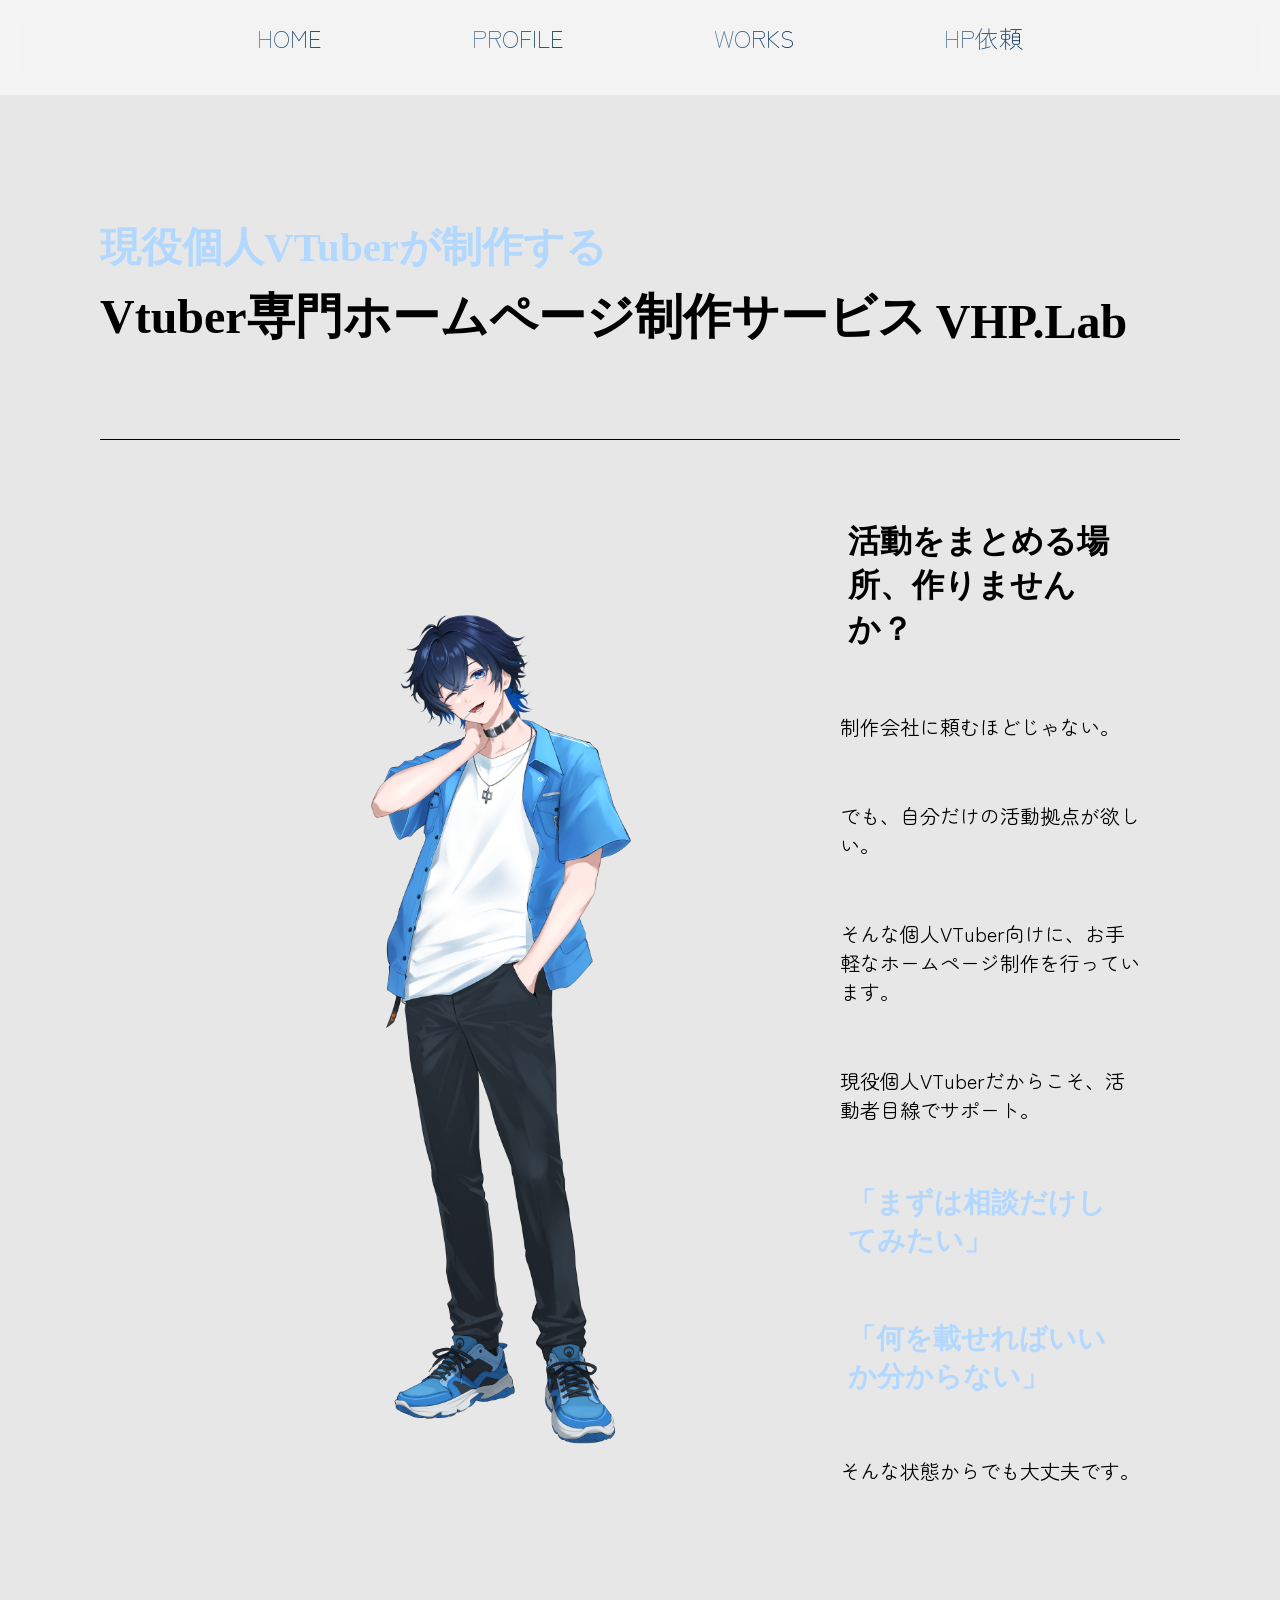
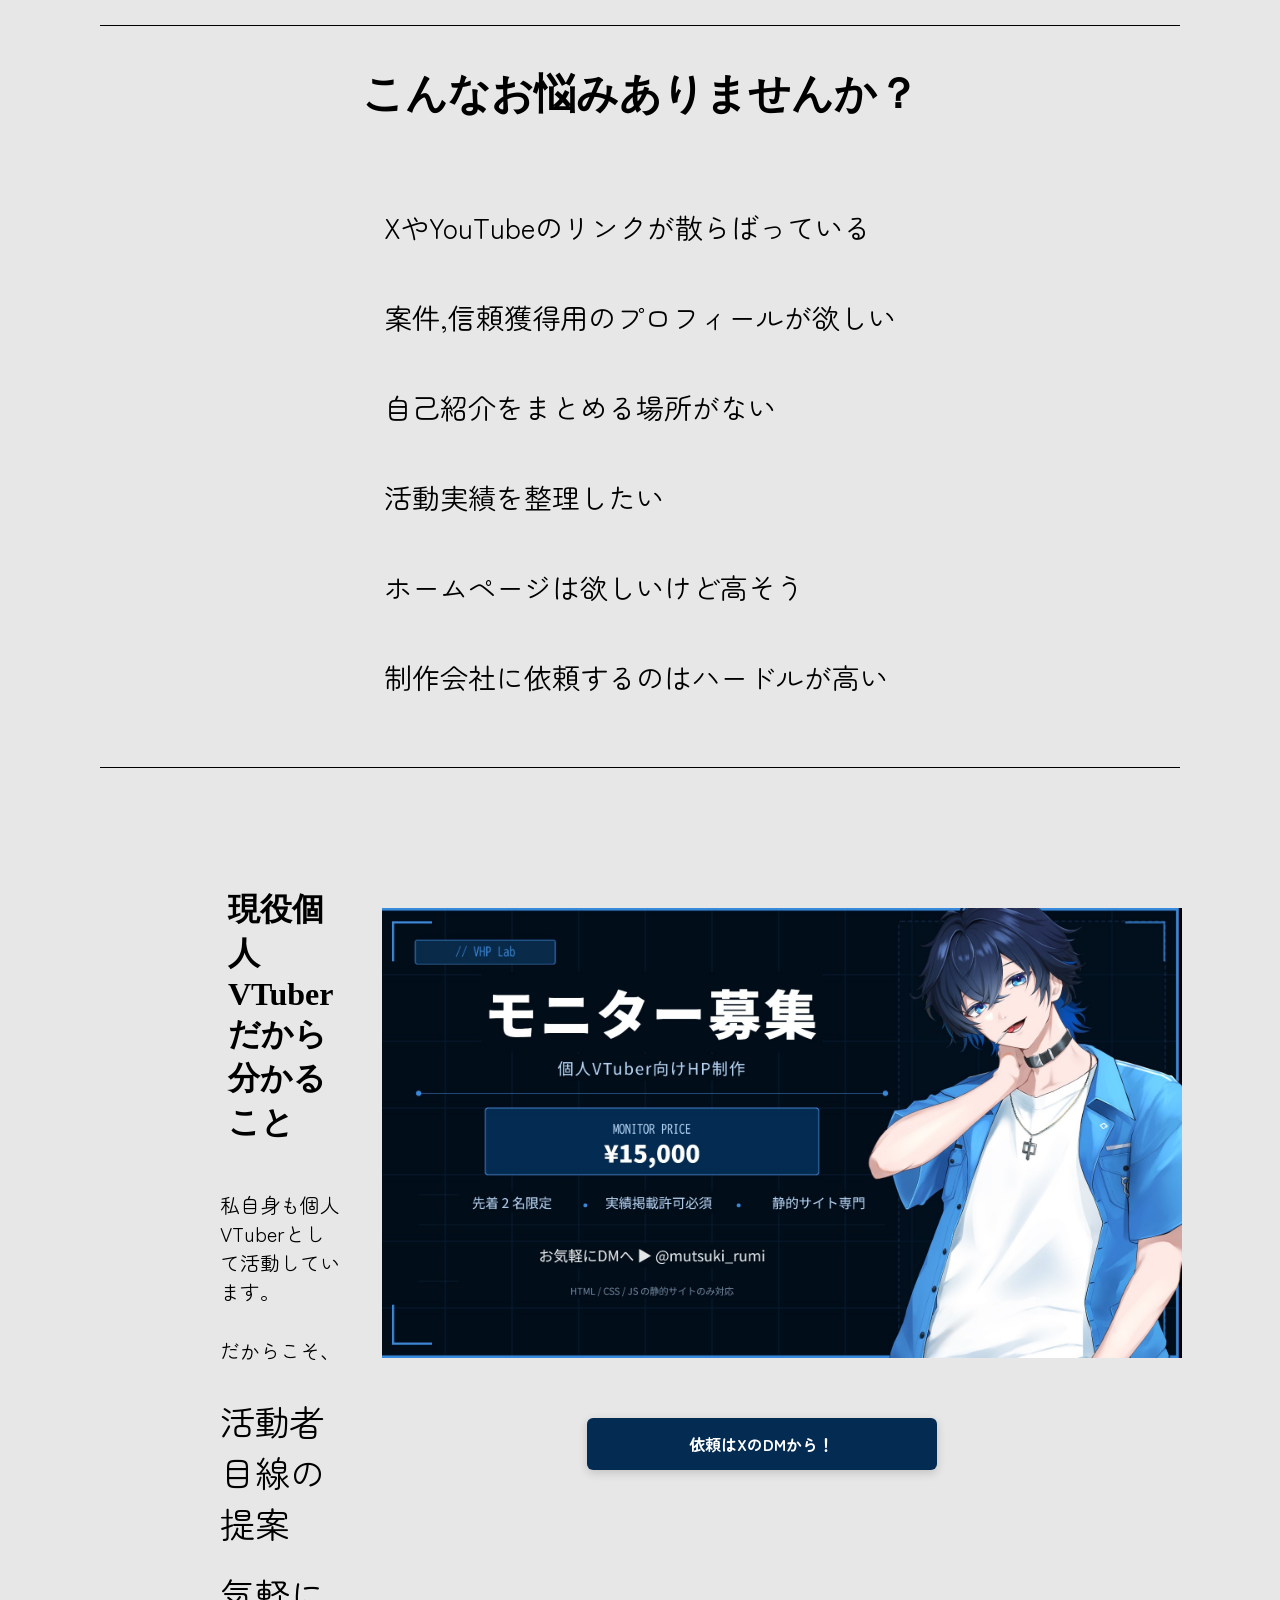
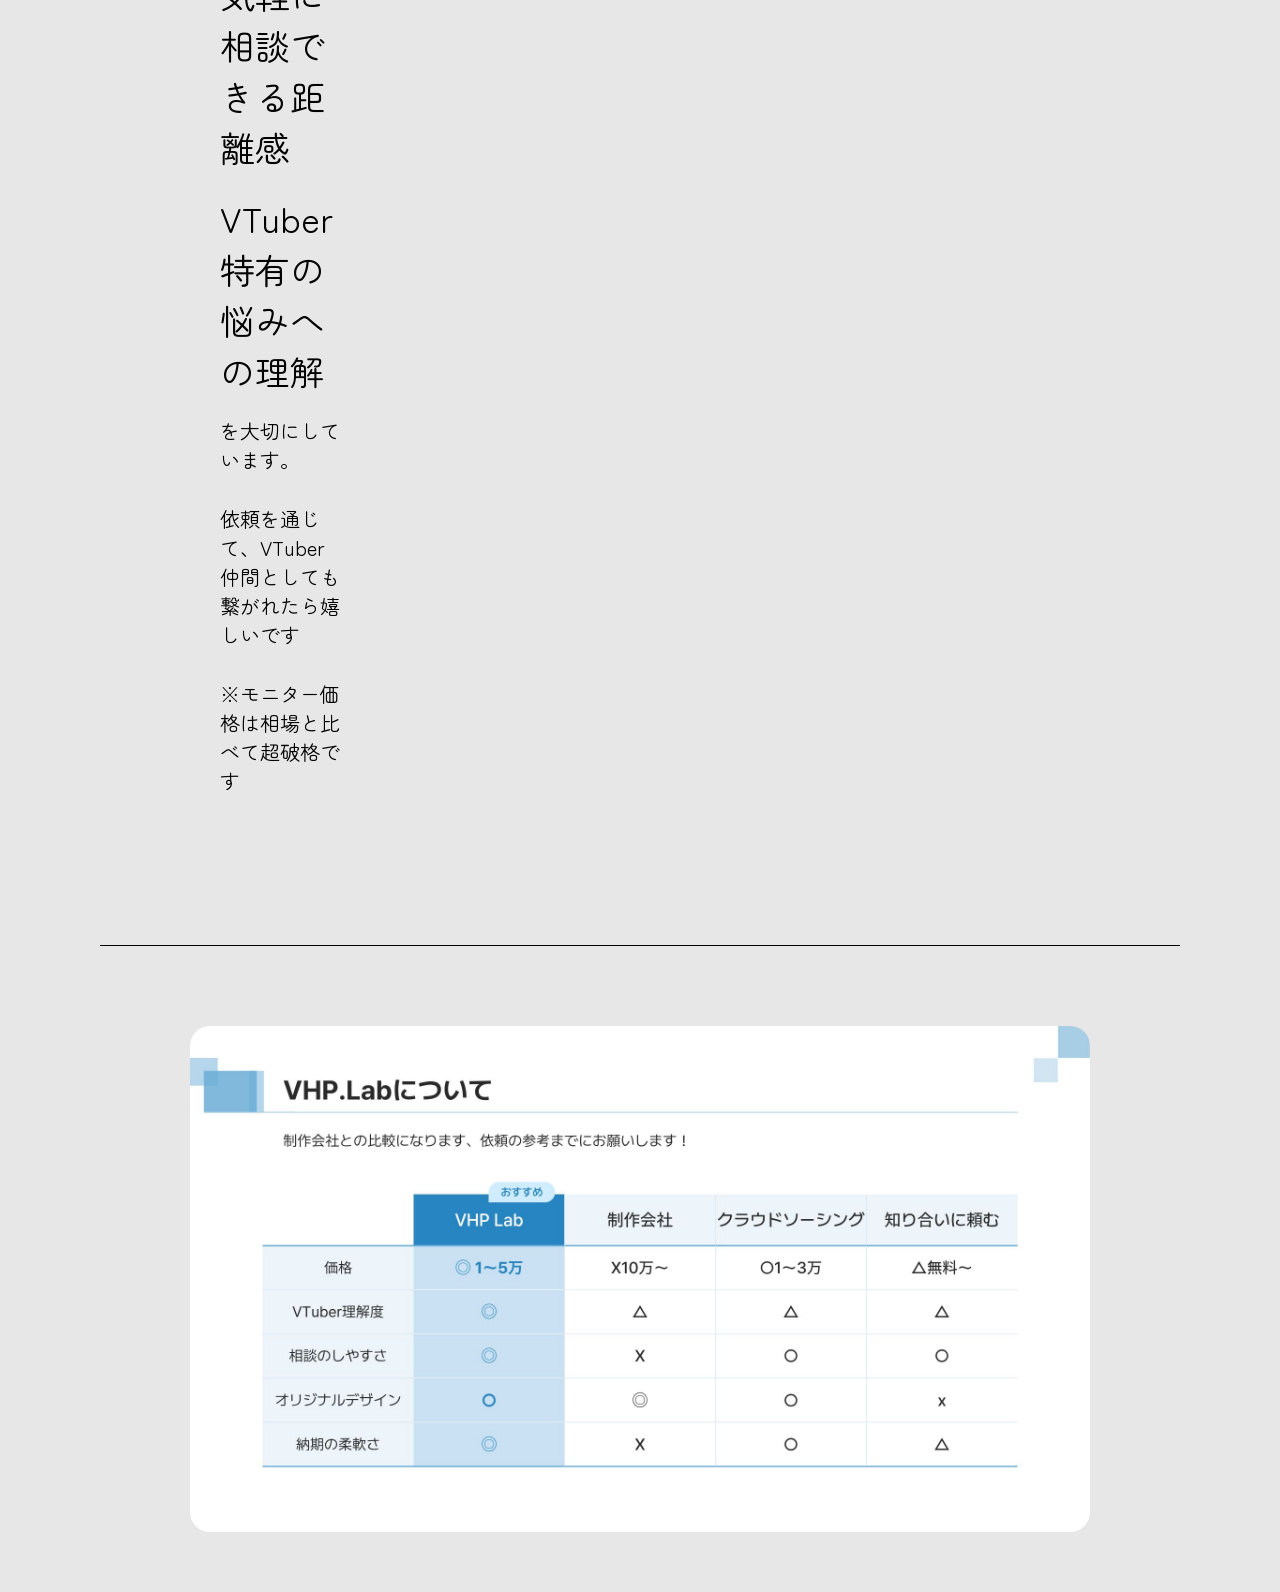
==== HP依頼.html @ 32a4a2ce "Add files via upload" ====
<!DOCTYPE html>
<html lang="jp">
  <head>
    <meta charset="UTF-8">
    <meta name="viewport" content="width=device-width, initial-scale=1.0">
    <title>VTuber向けHP制作 | VHP.Lab | 睦月ルミ</title>
    <meta name="description" content="個人VTuber向けホームページ制作サービス VHP.Lab。現役VTuberが制作。スマホ・PC両対応。モニター価格¥15,000〜。お気軽にご相談ください。">
    <meta name="keywords" content="VTuber HP制作, 個人VTuber ホームページ, VTuber サイト制作, VHP.Lab, 睦月ルミ">
    <link href="https://fonts.googleapis.com/css2?family=M+PLUS+1:wght@400;700;900&family=Zen+Maru+Gothic:wght@400;500;700&display=swap" rel="stylesheet">
    <link rel="stylesheet" href="style.css">
    <link rel="stylesheet" href="HP依頼.css">
    <script src="https://cdnjs.cloudflare.com/ajax/libs/gsap/3.12.2/gsap.min.js"></script>
  </head>
  <body>

        <div class="loader">
            <svg id="mainSVG" xmlns="http://www.w3.org/2000/svg" viewBox="0 0 800 600">
            <defs>
                <filter id="drop" x="-100%" y="-100%" width="250%" height="250%">
                <feGaussianBlur stdDeviation="5" result="coloredBlur" />
                <feOffset dx="0" dy="60" result="offsetblur"></feOffset>
                <feFlood flood-color="#555" flood-opacity="0.12"></feFlood>
                <feComposite in2="offsetblur" operator="in"></feComposite>
                <feMerge><feMergeNode /><feMergeNode in="SourceGraphic"></feMergeNode></feMerge>
                </filter>
                <filter id="drop2" x="-100%" y="-100%" width="250%" height="250%">
                <feGaussianBlur stdDeviation="6" result="coloredBlur" />
                <feOffset dx="0" dy="6" result="offsetblur"></feOffset>
                <feFlood flood-color="#555" flood-opacity="0.51"></feFlood>
                <feComposite in2="offsetblur" operator="in"></feComposite>
                <feMerge><feMergeNode /><feMergeNode in="SourceGraphic"></feMergeNode></feMerge>
                </filter>
                <filter id="goo">
                <feGaussianBlur in="SourceGraphic" stdDeviation="7" result="blur" />
                <feColorMatrix in="blur" mode="matrix" values="1 0 0 0 0  0 1 0 0 0  0 0 1 0 0  0 0 0 21 -9" result="cm" />
                <feBlend />
                </filter>
                <linearGradient id="grad1" gradientUnits="userSpaceOnUse" x1="400" y1="100" x2="400" y2="600">
                <stop offset="0" style="stop-color:#059FF6" />
                <stop offset="1" style="stop-color:#0369F3" />
                </linearGradient>
                <linearGradient id="grad2" gradientUnits="userSpaceOnUse" x1="400" y1="200" x2="400" y2="400">
                <stop offset="0" style="stop-color:#059FF6" />
                <stop offset="1" style="stop-color:#0408A7" />
                </linearGradient>
                <linearGradient id="grad3" gradientUnits="userSpaceOnUse" x1="400" y1="500" x2="400" y2="600">
                <stop offset="0" style="stop-color:#059FF6" />
                <stop offset="1" style="stop-color:#0369F3" />
                </linearGradient>
                <linearGradient id="grad4" gradientUnits="userSpaceOnUse" x1="400" y1="200" x2="400" y2="300">
                <stop offset="0" style="stop-color:#02DBFE" />
                <stop offset="1" style="stop-color:#0369F3" />
                </linearGradient>
                <clipPath id="mainMask"><circle cx="400" cy="300" r="100" /></clipPath>
                <clipPath id="otherMask"><rect x="300" y="0" width="200" height="400" rx="100" ry="100" /></clipPath>
            </defs>
            <g filter="url(#drop)">
                <g id="whole" clip-path="url(#mainMask)">
                <g class="dots1" filter="url(#goo)" fill="url(#grad1)">
                    <circle class="outline" cx="400" cy="300" r="90" fill="none" stroke="#0369F3" stroke-width="23" stroke-dasharray="160 65" />
                    <circle class="dot" cx="0" cy="0" r="20" /><circle class="dot" cx="0" cy="0" r="20" />
                    <circle class="dot" cx="0" cy="0" r="20" /><circle class="dot" cx="0" cy="0" r="20" />
                    <circle class="dot" cx="0" cy="0" r="20" /><circle class="dot" cx="0" cy="0" r="20" />
                    <circle class="dot" cx="0" cy="0" r="20" /><circle class="dot" cx="0" cy="0" r="20" />
                    <circle class="dot" cx="0" cy="0" r="20" />
                </g>
                <g class="dots2" filter="url(#goo)" fill="url(#grad2)">
                    <circle class="outline" cx="400" cy="300" r="90" fill="none" stroke="#0408A7" stroke-width="23" stroke-dasharray="160 40" />
                    <circle class="dot" cx="0" cy="0" r="20" /><circle class="dot" cx="0" cy="0" r="20" />
                    <circle class="dot" cx="0" cy="0" r="20" /><circle class="dot" cx="0" cy="0" r="20" />
                    <circle class="dot" cx="0" cy="0" r="20" /><circle class="dot" cx="0" cy="0" r="20" />
                    <circle class="dot" cx="0" cy="0" r="20" /><circle class="dot" cx="0" cy="0" r="20" />
                    <circle class="dot" cx="0" cy="0" r="20" />
                </g>
                <g class="dots3" filter="url(#goo)" fill="url(#grad3)">
                    <circle class="outline" cx="400" cy="300" r="90" fill="none" stroke="url(#grad3)" stroke-width="23" stroke-dasharray="240" />
                    <circle class="dot" cx="0" cy="0" r="20" /><circle class="dot" cx="0" cy="0" r="20" />
                    <circle class="dot" cx="0" cy="0" r="20" /><circle class="dot" cx="0" cy="0" r="20" />
                    <circle class="dot" cx="0" cy="0" r="20" /><circle class="dot" cx="0" cy="0" r="20" />
                    <circle class="dot" cx="0" cy="0" r="20" /><circle class="dot" cx="0" cy="0" r="20" />
                    <circle class="dot" cx="0" cy="0" r="20" />
                </g>
                <g class="dots4" filter="url(#goo)" fill="url(#grad4)">
                    <circle class="dot" cx="0" cy="0" r="20" /><circle class="dot" cx="0" cy="0" r="20" />
                    <circle class="dot" cx="0" cy="0" r="20" /><circle class="dot" cx="0" cy="0" r="20" />
                    <circle class="dot" cx="0" cy="0" r="20" /><circle class="dot" cx="0" cy="0" r="20" />
                    <circle class="dot" cx="0" cy="0" r="20" /><circle class="dot" cx="0" cy="0" r="20" />
                    <circle class="dot" cx="0" cy="0" r="20" />
                </g>
                </g>
            </g>
            <g filter="url(#drop2)">
                <g clip-path="url(#otherMask)">
                <g class="dots5" fill="url(#grad2)" filter="url(#goo)">
                    <circle class="outsideDot" cx="0" cy="0" r="20" /><circle class="outsideDot" cx="0" cy="0" r="20" />
                    <circle class="outsideDot" cx="0" cy="0" r="20" /><circle class="outsideDot" cx="0" cy="0" r="20" />
                    <circle class="outsideDot" cx="0" cy="0" r="20" /><circle class="outsideDot" cx="0" cy="0" r="20" />
                    <circle class="outsideDot" cx="0" cy="0" r="20" /><circle class="outsideDot" cx="0" cy="0" r="20" />
                    <circle class="outsideDot" cx="0" cy="0" r="20" />
                </g>
                </g>
            </g>
            </svg>
        </div>

        <header>
        <div class="header">
            <div class="menu">
            <a href="index.html">HOME</a>
            <a href="PROFILE.html">PROFILE</a>
            <a href="WORKS.html">WORKS</a>
            <a href="HP依頼.html">HP依頼</a>
            </div>
        </div>
        </header>
        <main>
            <div class="title">
            <h3>現役個人VTuberが制作する</h3>

            <div class="text-anim">
                <div class="word">Vtuber専門ホームページ制作サービス</div>
            </div>

            <div class="text-anim">
                <div class="word">VHP.Lab</div>
            </div>
         </div>
            <hr class="divider">
            <div class="setumei1">
                <img src="睦月ルミ様ご依頼.png"alt="説明" class="setumei-image">
                <div class="gaiyou">
                    <h2>活動をまとめる場所、作りませんか？</h2>
                    <p>制作会社に頼むほどじゃない。</p>
                    <p>でも、自分だけの活動拠点が欲しい。</p>
                    <p>そんな個人VTuber向けに、お手軽なホームページ制作を行っています。</p>
                    <p>現役個人VTuberだからこそ、活動者目線でサポート。</p>
                    <h3>「まずは相談だけしてみたい」</h3>
                    <h3>「何を載せればいいか分からない」</h3>
                    <p>そんな状態からでも大丈夫です。</p>
                </div>
            </div>
            <hr class="divider">
            <div class="setumei2">
            
                <div class="gaiyou1">
                    <h2>こんなお悩みありませんか？</h2>
                    <ul>
                      <li>XやYouTubeのリンクが散らばっている</li>
                      <li>案件,信頼獲得用のプロフィールが欲しい</li>
                      <li>自己紹介をまとめる場所がない</li>
                      <li>活動実績を整理したい</li>
                      <li>ホームページは欲しいけど高そう</li>
                      <li>制作会社に依頼するのはハードルが高い</li>
                    </ul>
                </div>
            </div>
            <hr class="divider">
            <div class="setumei3">
                <div class="gaiyou2">
                    <h2>現役個人VTuberだから分かること</h2>
                    <p>私自身も個人VTuberとして活動しています。</p>
                    <p>だからこそ、</p>
                    <li>活動者目線の提案</li>
                    <li>気軽に相談できる距離感</li>
                    <li>VTuber特有の悩みへの理解</li>
                    <p>を大切にしています。</p>
                    <p>依頼を通じて、VTuber仲間としても繋がれたら嬉しいです</p>
                    <p>※モニター価格は相場と比べて超破格です</p>
                </div>
                <div class="setumei3-right">
                    <img src="モニター.jpg" alt="説明" class="setumei-image">
                    <a href="https://x.com/mutsuki_rumi" class="cta-btn" target="_blank">依頼はXのDMから！</a>
                </div>
            </div>
            <hr class="divider">
            <div class="setumei4">
                <img src="比較資料.jpg" alt="比較画像" class="setumei-image">
            </div>
        </main>
    
    <script src="script.js"></script>
    <script src="HP依頼.js"></script>
    </body>
</html>
---- style.css ----
@import url('https://fonts.googleapis.com/css2?family=Playfair+Display&display=swap');


* {
  box-sizing: border-box; 
  margin: 0;
  padding: 0;
}

body{
    font-family: "Zen Maru Gothic", sans-serif;
    background-color: #f3f3f3;
    margin: 0;
    padding: 0;
}

a{
    font-family: "Zen Maru Gothic", sans-serif;
    font-weight: 700; 
}

h1, h2, h3 {
  font-family: "游明朝", sans-serif;
  font-weight: 900; 
}

.header{
    position: fixed;
    top: 0;
    left: 0;
    width: 100%;
    z-index: 100;
    background-color: rgba(255, 255, 255, 0.5);
    backdrop-filter: blur(8px);
    text-align: center;
    color: #333;
    padding: 0px 200px;
    object-fit: cover;
}

.menu{
    display: flex;
    padding: 20px 20px;
    justify-content: center;
    gap: 150px;
    margin-top: 0px;
    margin-bottom: 20px;
    font-size: 24px;
    border-bottom: none; 
    border: none;
}

.menu a {
  text-decoration: none;
  color: hsl(0, 0%, 49%);
  display: inline-block;
  transition: color 0.3s ease;
  font-size: 24px;
  border: none;
  white-space: nowrap;
  font-weight: 200;
  background: linear-gradient(90deg, #B5D4F4, #042C53);
  background-size: 200% 100%;
  background-position: 100% 0;
  -webkit-background-clip: text;
  -webkit-text-fill-color: transparent;
  background-clip: text;
}

.menu a:hover{
  background-position: 0% 0;  /* 左から右に色が流れる */
  transition: background-position 0.4s ease;
}

.movie{
    display: flex;
    justify-content: center;
    align-items: center;
    gap: 0px;
    margin-top: 20px;
    min-height: 10px;
    width: 100%;
}

.main-image{
    width:100%;
    height: 300px;
    position: relative;
    margin-bottom: 100px;
    margin-top: 70px;
}

.video-wrap {
  position: relative;  /* ← これが必要 */
  width: 100%;
  height: 800px;  /* ← 高さを追加 */
  overflow: hidden;
  background: #000;     /* ← デバッグ用に背景色 */
}

.cursor-effect {
  position: absolute;  /* ← absoluteに変更 */
  width: 200px;
  height: 200px;
  border-radius: 50%;
  background: radial-gradient(circle, rgba(181,212,244,0.3) 0%, transparent 70%);
  pointer-events: none;
  transform: translate(-50%, -50%);
  transition: opacity 0.3s ease;
  opacity: 0;
  z-index: 10;  /* ← 大きくする */
}
/* これに変える */
.video-wrap video {
  display: block;
  width: 100%;
  height: 100%;
  object-fit: cover;
  position: absolute;
  top: 0;
  left: 0;
}
.main-image p {
    font-size: 20px;
    padding: 20px;
    border-radius: 8px;
    background-color: rgba(255,255,255,0.7);
    position: absolute;
    top: 50%;
    left: 50%;
    z-index: 1;
    transform: translate(-50%,-50%);
}

.jikoshoukai{ /* 自己紹介セクションのスタイル */
    display: flex;
    flex-direction: row;
    align-items: center;
    justify-content: center;
    gap: 0px;
    padding: 0px;
    margin-top: 60px;
    max-width: 1400px;   
    margin-left: auto; 
    margin-right: auto;  
    width: 100%;
}

.jikoshoukai dl{ /* 自己紹介のテキスト */
    display: grid;
    grid-template-columns: 150px 1fr;
    gap: 80px;
    flex-direction: column;
    font-size: 24px;
    color: #333;
    line-height: 1.5;
}

.message{
    text-align: center;
    padding: 20px;
    font-size: 30px;
    margin-top: 1000px;
    margin-bottom: 600px;
}

.fade-in{
    opacity:0;
    transform: translateY(50px);
    transition: all 2s ease;
}

.fade-in.show{
    opacity: 1;
    transform: translateY(0);
}

.footer{
    background-color: #333;
    color: #fff;
    text-align: center;
    padding: 10px 0;
    margin-top: 400px;
}

.mutsuki-rumi{
    padding-left: -100px;
    width:500px;
    flex-shrink: 0;
}

.mutsuki-rumi img{
    width: 100%;
    height: auto;
    display: block;
    transition: transform 0.3s ease;
}

.mutsuki-rumi img:hover{
    transform: translateY(-10px);
}

.intro-text{
    display: flex;
    flex-direction: column;
    gap: 60px;
    max-width: 600px;
    text-align: left;
}

.intro-text p{
    gap: 0px;
    font-size: 19px;
    color: #333;
    line-height: 1.9;
}

@media (max-width: 768px) {

  /* ── ヘッダー ── */
  .header {
    padding: 0 10px;
  }

  .menu {
    gap: 12px;
    font-size: 13px;
    padding: 10px;
    margin-bottom: 8px;
    flex-wrap: wrap;
    justify-content: center;
  }

  .menu a {
    font-size: 13px;
  }

  /* ── メインビジュアル ── */
  .main-image {
    height: 500px;
    margin-top: 60px;
    margin-bottom: 40px;
  }

  .video-wrap {
    height: 500px;
  }

  .chara-image {
    width: 220px;
    margin-top: 40px;
    left: 50%;
    transform: translateX(-50%);
  }

  /* 左上の画像 */
  .bg-image-wrap {
    width: 100px;
    margin-left: 10px;
    margin-top: 10px;
  }

  /* 右側の画像 */
  .bg-image-right {
    margin-right: 10px;
    margin-bottom: 120px;
    width: 100px;
  }

  .bg-image-right2 {
    margin-right: 10px;
    margin-bottom: 20px;
    width: 100px;
  }

  .bg-tag {
    font-size: 9px;
    padding: 2px 6px;
  }

  /* ── グリッチテキスト ── */
  .message {
    font-size: 16px;
    margin-top: 60px;
    margin-bottom: 60px;
  }

  .glitch {
    font-size: 24px;
    letter-spacing: 6px;
    height: auto;
    line-height: 1.4;
  }

  /* ── 自己紹介 ── */
  .jikoshoukai {
    flex-direction: column;
    align-items: center;
    gap: 20px;
    padding: 20px;
    margin-top: 40px;
  }

  .mutsuki-rumi {
    width: 80%;
  }

  .intro-text {
    max-width: 100%;
    width: 100%;
    padding: 0 20px;
    gap: 24px;
  }

  .intro-text p {
    font-size: 14px;
    line-height: 1.8;
  }

  /* ── 泡 ── */
  .bubbles-container {
    max-width: 8rem;
  }

  /* ── フッター ── */
  .footer {
    margin-top: 60px;
    font-size: 12px;
  }

   /* ── フッター ── */
  .footer {
    margin-top: 60px;
    font-size: 12px;
  }

  /* ↓ ここに追記 */
  .bg-image-wrap {
    display: none;
  }

  .chara-image {
    width: 180px;           /* 60% → 固定値に */
    max-width: 240px;
    margin-top: 0;
    top: 30%;               /* 50% → 30% */
    transform: translateX(-50%) translateY(-50%);
  }

  .message {
    margin-top: -50px;
    margin-bottom: 300px;
    overflow: hidden;
    padding: 0 16px;
  }

  .glitch {
    font-size: 28px !important;      /* 16px → 28px */
    letter-spacing: 6px !important;
    height: auto !important;
    line-height: 1.4 !important;
    white-space: nowrap !important;
    color: #000000 !important;
    font-weight: 300 !important;
  }

  .intro-text {
  display: flex;
  flex-direction: column;
  gap: 60px;
  max-width: 600px;
  text-align: center;  /* left → center */
  }

}

.glitch {
  position: relative;
  color: #042C53;
  display: inline-block;
  font-family: "游明朝", "Yu Mincho", serif;  /* 明朝体に変更 */
  font-weight: 300;                            /* 細く */
  font-size: 48px;
  line-height: 72px;
  letter-spacing: 24px;
  height: 72px;
  text-decoration: none;
  overflow: hidden;
  color: #000000;        
}

.glitch:hover .letter,
.glitch.play .letter {
  transform: translateY(-100%);
}

.glitch .block:last-child {
  color: #655bff;
}

.glitch .letter {
  display: inline-block;
  transition: transform 0.6s cubic-bezier(0.76, 0, 0.24, 1);
}


.glitch::before,
.glitch::after {
  content: attr(data-text);
  position: absolute;
  top: 0;
  left: 0;
  width: 100%;
  height: 100%;
  opacity: 0;
}


.glitch .letter:nth-child(1)  { transition-delay: 0.00s; }
.glitch .letter:nth-child(2)  { transition-delay: 0.05s; }
.glitch .letter:nth-child(3)  { transition-delay: 0.10s; }
.glitch .letter:nth-child(4)  { transition-delay: 0.15s; }
.glitch .letter:nth-child(5)  { transition-delay: 0.20s; }
.glitch .letter:nth-child(6)  { transition-delay: 0.25s; }
.glitch .letter:nth-child(7)  { transition-delay: 0.30s; }
.glitch .letter:nth-child(8)  { transition-delay: 0.35s; }
.glitch .letter:nth-child(9)  { transition-delay: 0.40s; }
.glitch .letter:nth-child(10) { transition-delay: 0.45s; }
.glitch .letter:nth-child(11) { transition-delay: 0.50s; }
.glitch .letter:nth-child(12) { transition-delay: 0.55s; }

.loader {
  position: fixed;
  inset: 0;
  background: #cee7ff;
  display: flex;
  align-items: center;
  justify-content: center;
  z-index: 9999;
  opacity: 1;
  transition: opacity 0.3s ease;
}

.loader.hide {
  opacity: 0;
  pointer-events: none;
}

.loader-text {
  font-family: "M PLUS 1", sans-serif;
  font-size: 32px;
  font-weight: 900;
  color: #d5eaff;
  letter-spacing: 0.3em;
  animation: flicker 1s ease forwards;
}

.loader svg {
  width: 400px;
  height: 300px;
  visibility: hidden;
}

@keyframes flicker {
  0%   { opacity: 0; }
  30%  { opacity: 1; }
  60%  { opacity: 0.3; }
  80%  { opacity: 1; }
  100% { opacity: 1; }
}

.movie-wrap {
  position: relative;
  width: 100%;
  overflow: hidden;
}

.movie-wrap video {
  display: block;
  width: 100%;
  height: 800px;
  object-fit: cover;
}

/* 泡を動画の上に重ねる */
.bubbles-container {
  position: absolute;
  top: 0;
  left: 50%;
  width: 100%;
  max-width: 15rem;
  transform: translateX(-50%);
  opacity: 0.75;
  overflow: visible;
  z-index: 1;
  pointer-events: none; /* クリックを動画に通す */
}

.bubbles circle {
  stroke: white;
  fill: none;
}

/* 大きい泡のアニメーション */
.bubbles-large > g {
  transform: translateY(2048px);
  opacity: 0;
}

.bubbles-large > g:nth-of-type(1) { animation: up 6.5s infinite; }
.bubbles-large > g:nth-of-type(2) { animation: up 5.25s 250ms infinite; }
.bubbles-large > g:nth-of-type(3) { animation: up 6s 750ms infinite; }
.bubbles-large > g:nth-of-type(4) { animation: up 5.5s 1.5s infinite; }
.bubbles-large > g:nth-of-type(5) { animation: up 6.5s 4s infinite; }

/* 小さい泡のアニメーション */
.bubbles-small > g {
  transform: translateY(2048px);
  opacity: 0;
}

.bubbles-small > g:nth-of-type(1)  { animation: up 5.25s infinite; }
.bubbles-small > g:nth-of-type(2)  { animation: up 5.75s infinite; }
.bubbles-small > g:nth-of-type(3)  { animation: up 5.25s 250ms infinite; }
.bubbles-small > g:nth-of-type(4)  { animation: up 5.75s 325ms infinite; }
.bubbles-small > g:nth-of-type(5)  { animation: up 6s 125ms infinite; }
.bubbles-small > g:nth-of-type(6)  { animation: up 5.13s 250ms infinite; }
.bubbles-small > g:nth-of-type(7)  { animation: up 6.25s 350ms infinite; }
.bubbles-small > g:nth-of-type(8)  { animation: up 7s 200ms infinite; }
.bubbles-small > g:nth-of-type(9)  { animation: up 6.25s 233ms infinite; }
.bubbles-small > g:nth-of-type(10) { animation: up 6s 900ms infinite; }

@keyframes up {
  0%        { opacity: 0; }
  10%, 90%  { opacity: 1; }
  100%      { opacity: 0; transform: translateY(-1024px); }
}

@keyframes wobble {
  33% { transform: translateX(-50px); }
  66% { transform: translateX(50px); }
}

.main-image {
  transition: transform 0.4s ease, filter 0.4s ease;
  position: relative;
  position: relative;  /* ← 追加 */
  z-index: 1;          /* ← キャラを前面に */
  width: 100%;
  height: 800px;
  overflow: visible;  /* hidden → visible */
}

.main-image:hover {
  transform: translateY(-10px);
  filter: drop-shadow(0 20px 30px rgba(181, 212, 244, 0.6));
}

/* 後ろの縦長画像 */
.bg-image {
  width: 200px;
  height: 200px;
  object-fit: cover;
  border-radius: 20px;
  display: block;
  pointer-events: auto;
  transition: transform 0.4s ease, filter 0.4s ease;
  border: 2px solid #000;  /* ← 追加 */
}

.bg-tag {
  position: absolute;
  top: -14px;
  left: 12px;
  background: #042C53;
  color: #B5D4F4;
  font-size: 11px;
  font-family: "M PLUS 1", sans-serif;
  font-weight: 700;
  padding: 3px 10px;
  border-radius: 20px;
  letter-spacing: 0.05em;
  white-space: nowrap;
}

.bg-image:hover {
  transform: scale(1.1);             /* ← ズームイン */
}

.bg-image-wrap {
  position: absolute;
  top: 10px;
  left: 10px;
  width: 250px;
  z-index: 3;
  margin-top: 50px;
  margin-left: 200px;
  border-radius: 20px;
  overflow: visible;  /* hidden → visible */
}


.bg-image-wrap:hover {
  transform: scale(1.1);
}

/* ::after だけ残す */
.bg-image-wrap::after {
  content: '';
  position: absolute;
  bottom: 0;
  left: 0;
  width: 100%;  
  height: px;
  background: linear-gradient(70deg,#B5D4F4, #042C53);
  transform: scaleX(0);
  transform-origin: left;
  transition: transform 0.4s ease;
}

.bg-image-wrap:hover::after {
  transform: scaleX(1);
}

.bg-image-wrap:hover::before {
  opacity: 1;
}

.bg-image-wrap:hover .bg-image {
  filter: brightness(0.85);
  transform: scale(1.03);
}


@keyframes border-spin {
  from { transform: rotate(0deg); }
  to   { transform: rotate(360deg); }
}



.chara-image {
  pointer-events: auto;
  position: absolute;
  width: 450px;  /* キャラを大きく */
  height: auto;
  z-index: 2;
  left: 50%;       /* 中央に */
  transform: translateX(-50%);
  top: 0;          /* bottom → top に変更 */
  margin-top: 60px;
  transition: transform 0.4s ease, filter 0.4s ease;
}

.chara-image:hover {
  transform: translateX(-50%) translateY(-10px);  /* 中央を維持しつつ浮かぶ */
  filter: drop-shadow(0 20px 30px rgba(181, 212, 244, 0.6));
}

.cursor-effect {
  position: absolute;
  width: 6px;
  height: 6px;
  border-radius: 50%;
  background: rgba(255, 255, 255, 0.9);
  pointer-events: none;
  transform: translate(-50%, -50%);
  opacity: 0;
  z-index: 10;
  box-shadow: 0 0 10px 2px rgba(181, 212, 244, 0.8);
}

.star-particle {
  position: absolute;
  width: 4px;
  height: 4px;
  border-radius: 50%;
  background: rgba(255, 255, 255, 0.9);
  pointer-events: none;
  transform: translate(-50%, -50%);
  z-index: 10;
  box-shadow: 0 0 6px 2px rgba(181, 212, 244, 0.8);
  animation: star-fade 0.6s ease forwards;
}

@keyframes star-fade {
  0% {
    opacity: 1;
    transform: translate(-50%, -50%) scale(1);
    width: 6px;
    height: 6px;
  }
  100% {
    opacity: 0;
    transform: translate(-50%, -50%) scale(0);
    width: 2px;
    height: 2px;
  }
}

.bg-image-right {
  left: auto;          /* leftをリセット */
  right: 10px;         /* 右から */
  bottom: 10px;        /* 下から */
  top: auto;           /* topをリセット */
  margin-top: 0;
  margin-left: 0;
  margin-right: 100px;
  margin-bottom: 300px;
}

.bg-image-right2 {
  left: auto;          /* leftをリセット */
  right: 10px;         /* 右から */
  bottom: 10px;        /* 下から */
  top: auto;           /* topをリセット */
  margin-top: 0;
  margin-left: 0;
  margin-right: 100px;
  margin-bottom: 50px;
}
---- HP依頼.css ----
* {
  box-sizing: border-box;
  margin: 0;
  padding: 0;
}

body {
  font-family: "Zen Maru Gothic", sans-serif;
  background-color: #e7e7e7;
  margin: 0;
  padding: 0;
}

a {
  font-family: "Zen Maru Gothic", sans-serif;
  font-weight: 700;
}

h1, h2, h3 {
  font-family : "コーポレートロゴ", "游明朝", serif;
  font-weight: 900;
  color: #b2d8ff;
  margin-top: 20px;
}

/* ── ヘッダー ── */
.header {
  position: fixed;
  top: 0;
  left: 0;
  width: 100%;
  z-index: 100;
  background-color: rgba(255, 255, 255, 0.5);
  backdrop-filter: blur(8px);
  text-align: center;
  color: #333;
  padding: 0 200px;
  user-select: none;
}

.menu {
  display: flex;
  padding: 20px;
  justify-content: center;
  gap: 150px;
  margin-bottom: 20px;
  font-size: 24px;
  border: none;
}

.menu a {
  text-decoration: none;
  color: hsl(0, 0%, 49%);
  display: inline-block;
  transition: color 0.3s ease;
  font-size: 24px;
  border: none;
  white-space: nowrap;
  font-weight: 200;
  background: linear-gradient(90deg, #B5D4F4, #042C53);
  background-size: 200% 100%;
  background-position: 100% 0;
  -webkit-background-clip: text;
  -webkit-text-fill-color: transparent;
  background-clip: text;
}

.menu a:hover{
  background-position: 0% 0;  /* 左から右に色が流れる */
  transition: background-position 0.4s ease;
}

main{
    position: relative;
    padding-top: 200px;
    margin-left: 100px;
    width: calc(100% - 200px);  /* ← これに変更 */
    font-size: 35px;
    margin-right: 100px;
}

.title{
    margin-bottom: 80px;
}

.title h1{
    color: #000;
    margin-top: -30px;
}

.divider {
  border: none;
  border-top: 1px solid #000;
  width: 100%;  /* mainの中で100%にする */
}

.setumei1{
    display: flex;
    padding: 20px;
    position: relative;
    padding: 40px;
    width: 100%;
}

.setumei-image {
  width: 100%;
  height: auto;        /* ← heightをautoに */
  object-fit: contain; /* ← 引き延ばしなし */
  display: block;
}

.setumei1 img {
  width: auto;         /* ← 追加 */
  height: auto;
  max-width: 500px;    /* ← 最大幅を指定 */
  object-fit: contain;
  margin-left: 100px;
}

.gaiyou{
    font-size: 24px;
    font-weight: 10px;
    margin-left: 100px;
    margin-bottom: 100px;
}

.gaiyou h2{
    font-size: 32px;
    color: #000;
    gap: 20px;
    margin-bottom: 45px;
    margin-top: 40px;
}

.gaiyou h3{
    margin-top: 60px;
}

.gaiyou p{
    font-size: 20px;
    font-weight: 1px;
    margin-top: 60px;
}

.setumei2{
    position: relative;
    overflow: hidden;
    display: flex;
    padding: 20px;
}

.bg-video {
  position: absolute;
  top: 0;
  left: 0;
  width: 100%;
  height: 100%;
  object-fit: cover;
  z-index: 0;
  opacity: 0.3;  /* 透明度を下げてテキストを読みやすく */
}.bg-video {
  position: absolute;
  top: 0;
  left: 0;
  width: 100%;
  height: 100%;
  object-fit: cover;
  z-index: 0;
  opacity: 0.3;  /* 透明度を下げてテキストを読みやすく */
}


.setumei1 > *:not(.bg-video) {
  position: relative;
  z-index: 1;  /* 動画の上にコンテンツを表示 */
}

.setumei2 img{
    width: 700px;
    margin-top: 100px;
    margin-left: 140px;
}

.gaiyou1 h2{
    font-size: 42px;
    color: #000;
    gap: 20px;
    margin-bottom: 45px;
    text-align: center;
}

.gaiyou1 ul{
    display: inline-block;  /* ← これがないとliが左寄りになる */
    text-align: left;       /* ← liの中身は左寄せ */
    margin-top: 40px;
    padding-left: 0;  /* ← 追加 */
    list-style-position: inside;  /* ← 追加 */
    list-style: none;  /* デフォルトの●を消す場合 */
}

.gaiyou1 li{
    margin-bottom: 50px;
    font-size: 28px;
    align-items: center;
    justify-content: center;
}

.gaiyou1{
  text-align: center;
  margin: 0 auto;
}


.setumei3{
    display: flex;
    padding: 20px;
    margin-bottom: 100px;
}

.setumei3 img{
    width: 700px;
    margin-left: 100px;
}

.gaiyou2{
    margin-left: 100px;
}

.gaiyou2 h2{
    font-size: 32px;
    color: #000;
    gap: 20px;
    margin-bottom: 45px;
}

.gaiyou2 h3{
    margin-bottom: 30px;
}

.gaiyou2 p{
    font-size: 20px;
    font-weight: 1px;
    margin-bottom: 30px;s
}

.gaiyou2 li{
    list-style: none;  /* デフォルトの●を消す場合 */
    margin-bottom: 20px;
}

.setumei3{
    margin-top: 80px;
}

.setumei4{
    margin-top: 80px;
}

.setumei4 img{
    width: 900px;
    margin-top: 80px;
    align-items: center;
    justify-content: center;
    display: block;
    margin: 0 auto;
    margin-bottom: 60px;
    border-radius: 20px;
}

.text-anim {
  overflow: hidden;
  position: relative;  /* ← これが必要 */
  margin-top: 10px;
  display: inline-block;  /* ← 追加：文字幅に合わせる */
}

.text-anim.is-active {
  --skewX: 0deg;
  --cover-x: 101%;
  --x: 0;
}

.text-anim::before,
.text-anim::after {
  content: '';
  position: absolute;
  top: 0;
  left: 0;
  right: 0;
  bottom: 0;
  border-radius: 50vh;
  transform: translateX(var(--cover-x, -101%));
  transition: transform 0.6s cubic-bezier(0.39, 0.575, 0.565, 1);
}

.text-anim::before {
  background-color: #e7e7e7;  /* ページ背景色に合わせる */
}

.text-anim::after {
  background-color: #B5D4F4;  /* パステルブルー */
  transition-delay: 0.16s;
}

.text-anim .word {
  font-family: "游明朝", serif;
  font-size: 48px;
  font-weight: 900;
  color: #000;
  transform: translateX(var(--x, -110%)) skewX(var(--skewX, 8deg));
  transition: transform 0.48s cubic-bezier(0.16, 1, 0.3, 1);
  transition-delay: 0.3s;
}

.gaiyou h2,
.gaiyou h3,
.gaiyou1 h2,
.gaiyou2 h2,
.gaiyou2 h3 {
  display: block;  /* blockのまま */
  padding: 0 8px;
  background-image: linear-gradient(90deg, #B5D4F4, #B5D4F4);
  background-repeat: no-repeat;
  background-position: 100% 100%;
  background-size: 0% 45%;
  transition: background-size 0.36s ease-out;
}

.gaiyou h2:hover,
.gaiyou h3:hover,
.gaiyou1 h2:hover,
.gaiyou2 h2:hover,
.gaiyou2 h3:hover {
  background-position: 0% 100%;
  background-size: 100% 45%;
  transition-duration: 0.24s;
}

.setumei1,
.setumei2,
.setumei3,
.setumei4,
.gaiyou,
.gaiyou1,
.gaiyou2,
.setumei-image {
  opacity: 0;
  transform: translateY(40px);
  transition: opacity 0.8s ease, transform 0.8s ease;
}

.scroll-show {
  opacity: 1;
  transform: translateY(0);
}

.cta-btn {
  display: block;
  width: 300px;
  padding: 20px 0;
  border-radius: 6px;
  background-repeat: no-repeat;
  background-position: 100% 0;
  background-size: 200% auto;
  background-image: linear-gradient(
    to right,
    #378ADD 0%,
    #378ADD 50%,
    #042C53 50%,
    #042C53 100%
  );
  box-shadow: 0 3px 10px rgb(0 0 0 / 16%);
  transition: background-position ease 0.4s;
  text-align: center;
  color: #fff;
  text-decoration: none;
  font-weight: bold;
  font-size: 20px;
  margin-top: 40px;
  -webkit-text-fill-color: #fff;  /* ← menuのgradientが干渉しないように */
}

.cta-btn:hover {
  background-position: 0 0;
}

.setumei3-right {
  display: flex;
  flex-direction: column;
  align-items: center;
  gap: 20px;
}

.setumei3-right img {
  width: 800px;  /* 少し小さく */
  margin-left: 40px;
  margin-top: 40px;
}

.cta-btn {
  width: 350px;
  padding: 14px 0;
  font-size: 16px;
}

@media (max-width: 768px) {

  /* ── メイン ── */
  main {
    padding-top: 100px;
    margin-left: 20px;
    margin-right: 20px;
    width: calc(100% - 40px);
    font-size: 18px;
  }

  /* ── タイトル ── */
  .title {
    margin-bottom: 40px;
  }

  .text-anim .word {
    font-size: 24px;
  }

  /* ── 仕切り線 ── */
  .divider {
    margin: 20px 0;
  }

  /* ── setumei1 ── */
  .setumei1 {
    flex-direction: column;
    padding: 20px 0;
  }

  .setumei1 img {
    max-width: 100%;
    width: 100%;
    margin: 0 auto;
  }

  .gaiyou {
    margin-left: 0;
    margin-top: 20px;
    margin-bottom: 40px;
    font-size: 16px;
  }

  .gaiyou h2 {
    font-size: 20px;
    margin-bottom: 20px;
  }

  .gaiyou h3 {
    margin-top: 20px;
    font-size: 16px;
  }

  .gaiyou p {
    font-size: 14px;
    margin-top: 16px;
  }

  /* ── setumei2 ── */
  .setumei2 {
    padding: 20px 0;
  }

  .gaiyou1 h2 {
    font-size: 22px;
    margin-bottom: 20px;
  }

  .gaiyou1 li {
    font-size: 16px;
    margin-bottom: 20px;
  }

  /* ── setumei3 ── */
  .setumei3 {
    flex-direction: column;
    padding: 20px 0;
    margin-top: 40px;
    margin-bottom: 40px;
  }

  .gaiyou2 {
    margin-left: 0;
  }

  .gaiyou2 h2 {
    font-size: 20px;
    margin-bottom: 20px;
  }

  .gaiyou2 p {
    font-size: 14px;
    margin-bottom: 16px;
  }

  .gaiyou2 li {
    font-size: 14px;
    margin-bottom: 12px;
  }

  .setumei3-right {
    width: 100%;
    margin-top: 20px;
  }

  .setumei3-right img {
    width: 100%;
  }

  .cta-btn {
    width: 100%;
    font-size: 16px;
    padding: 14px 0;
  }

  /* ── setumei4 ── */
  .setumei4 {
    margin-top: 40px;
  }

  .setumei4 img {
    width: 100%;
    margin: 0 auto 40px;
  }
  /* ── ヘッダー ── */
  .header {
    padding: 0 10px;
  }

  .menu {
    gap: 8px;
    font-size: 11px;
    padding: 8px 4px;
    margin-bottom: 0;
    flex-wrap: nowrap;
    justify-content: center;
    overflow-x: auto;
  }

  .menu a {
    font-size: 11px;
    white-space: nowrap;
    flex-shrink: 0;
  }

  .setumei3-right {
    width: 100%;
    margin-top: 20px;
    display: flex;
    flex-direction: column;
    align-items: center;  /* ← 中央寄せ */
  }

  .setumei3-right img {
    width: 100%;
    max-width: 400px;     /* ← 最大幅を指定 */
    margin: 0 auto;       /* ← 中央に */
  }

}
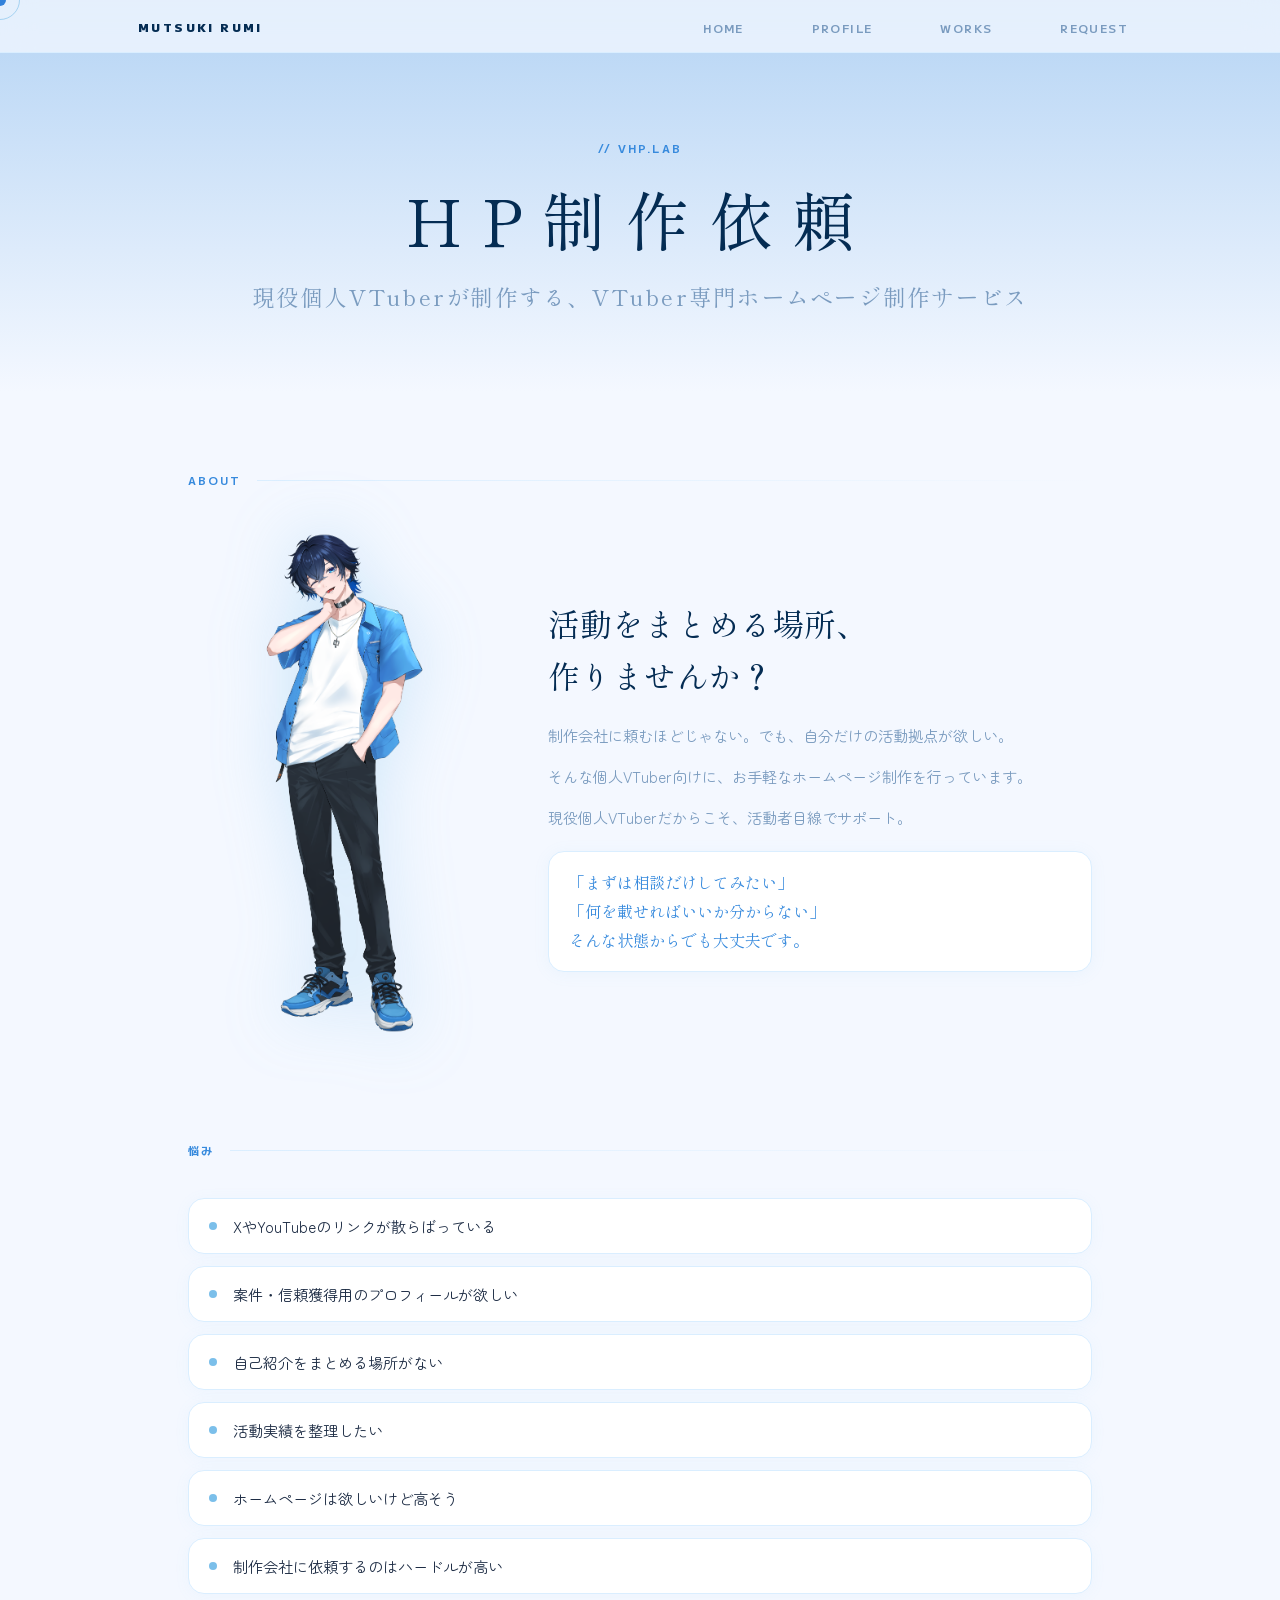
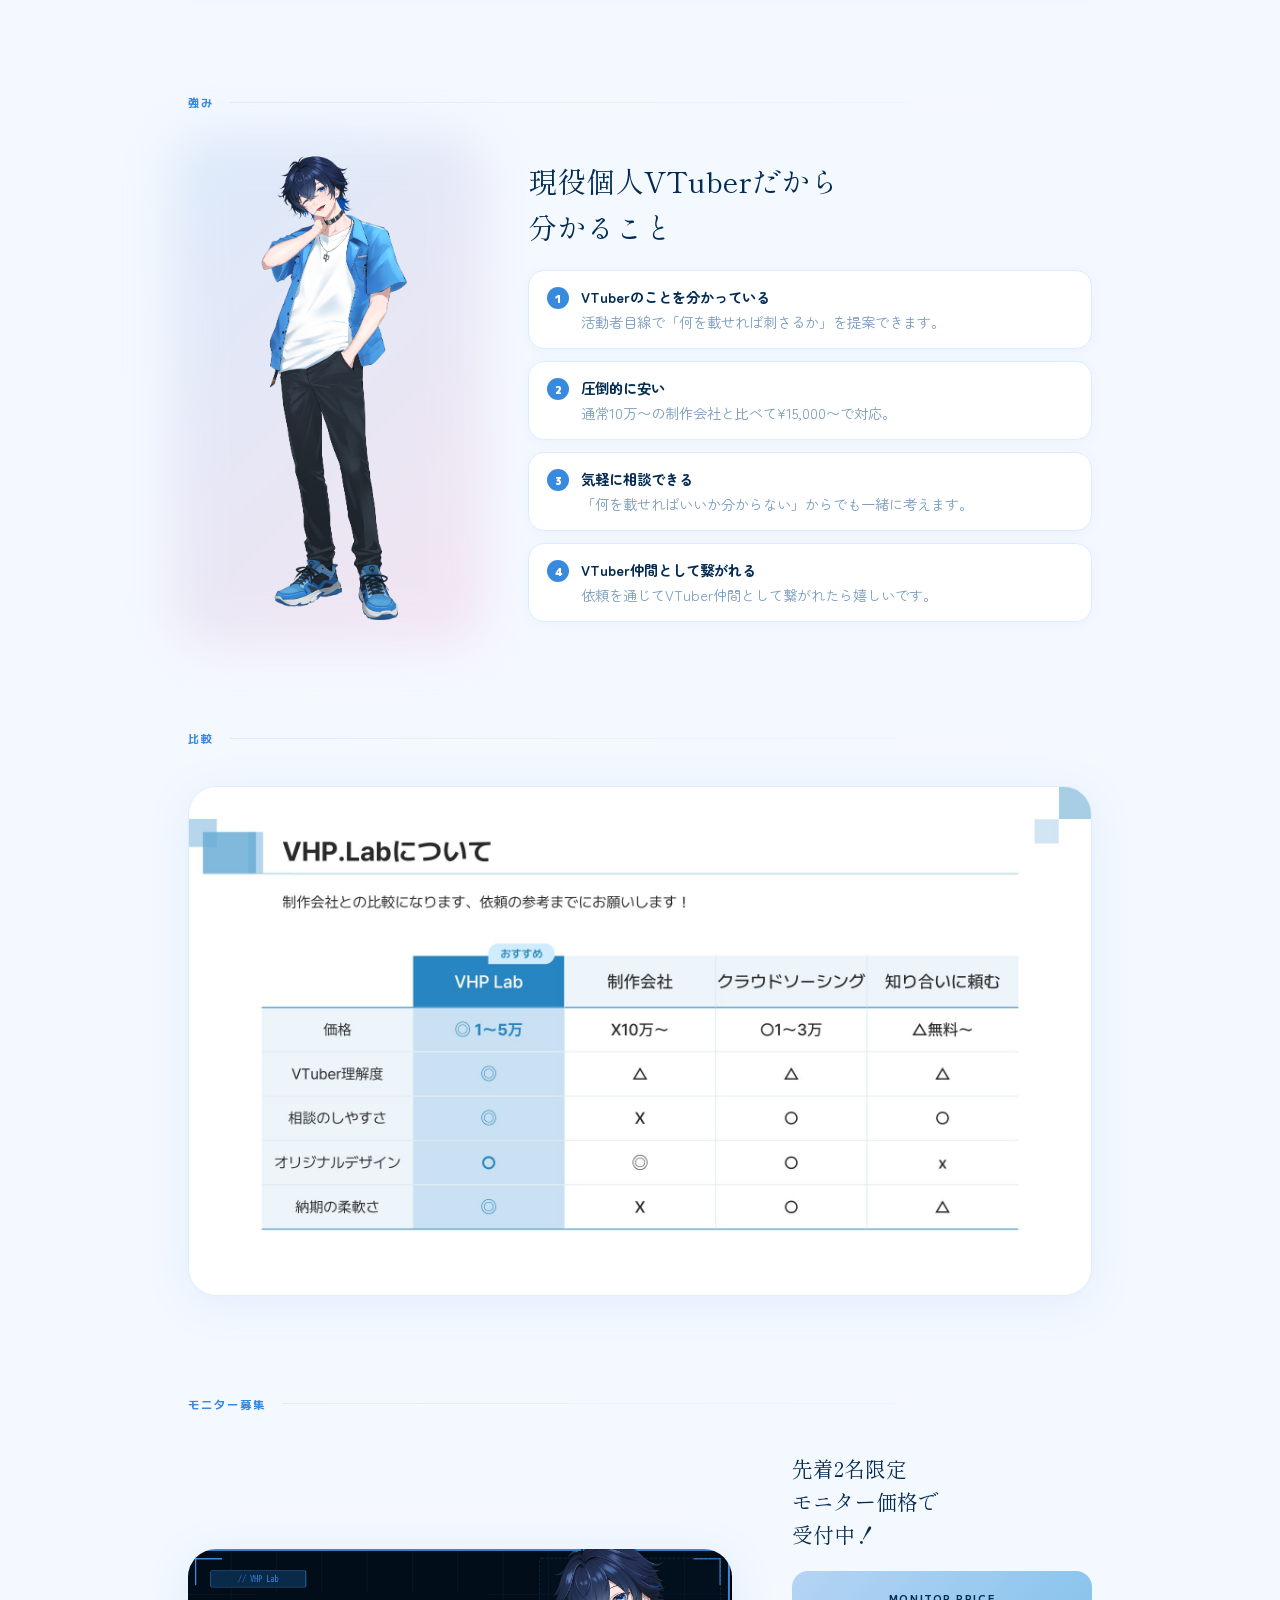
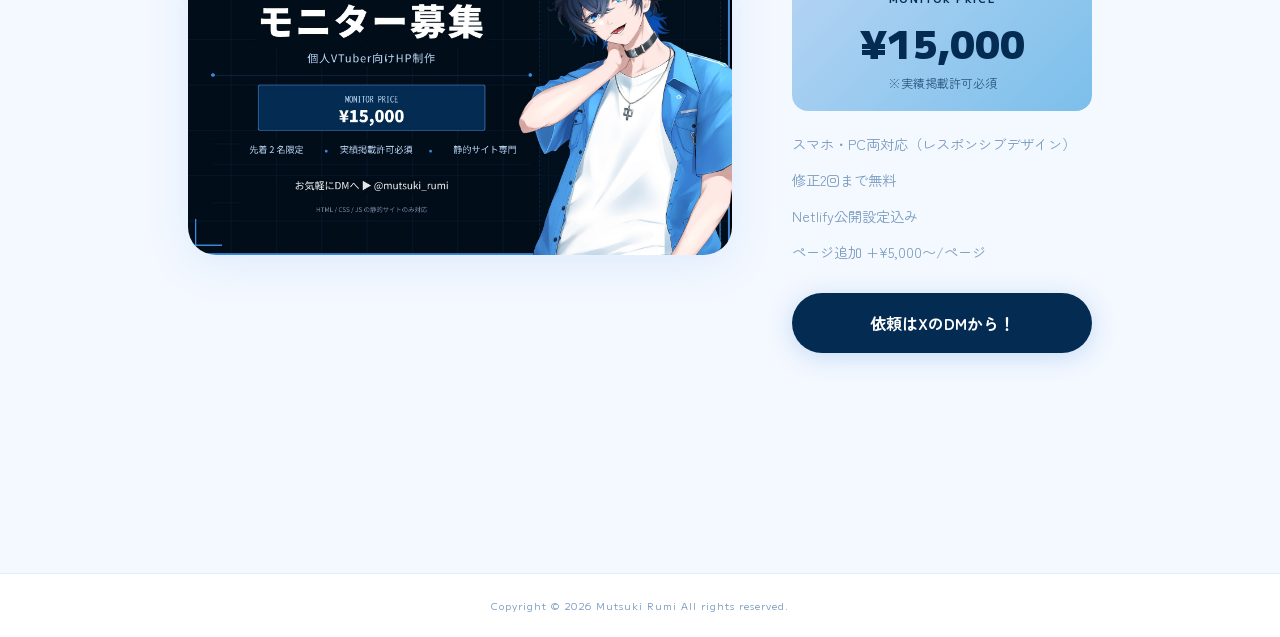
==== commit 9ef4feeb: "Update print statement from 'Hello' to 'Goodbye'" ====
--- a/HP依頼.html
+++ b/HP依頼.html
@@ -1,185 +1,386 @@
 <!DOCTYPE html>
-<html lang="jp">
-  <head>
-    <meta charset="UTF-8">
-    <meta name="viewport" content="width=device-width, initial-scale=1.0">
-    <title>VTuber向けHP制作 | VHP.Lab | 睦月ルミ</title>
-    <meta name="description" content="個人VTuber向けホームページ制作サービス VHP.Lab。現役VTuberが制作。スマホ・PC両対応。モニター価格¥15,000〜。お気軽にご相談ください。">
-    <meta name="keywords" content="VTuber HP制作, 個人VTuber ホームページ, VTuber サイト制作, VHP.Lab, 睦月ルミ">
-    <link href="https://fonts.googleapis.com/css2?family=M+PLUS+1:wght@400;700;900&family=Zen+Maru+Gothic:wght@400;500;700&display=swap" rel="stylesheet">
-    <link rel="stylesheet" href="style.css">
-    <link rel="stylesheet" href="HP依頼.css">
-    <script src="https://cdnjs.cloudflare.com/ajax/libs/gsap/3.12.2/gsap.min.js"></script>
-  </head>
-  <body>
-
-        <div class="loader">
-            <svg id="mainSVG" xmlns="http://www.w3.org/2000/svg" viewBox="0 0 800 600">
-            <defs>
-                <filter id="drop" x="-100%" y="-100%" width="250%" height="250%">
-                <feGaussianBlur stdDeviation="5" result="coloredBlur" />
-                <feOffset dx="0" dy="60" result="offsetblur"></feOffset>
-                <feFlood flood-color="#555" flood-opacity="0.12"></feFlood>
-                <feComposite in2="offsetblur" operator="in"></feComposite>
-                <feMerge><feMergeNode /><feMergeNode in="SourceGraphic"></feMergeNode></feMerge>
-                </filter>
-                <filter id="drop2" x="-100%" y="-100%" width="250%" height="250%">
-                <feGaussianBlur stdDeviation="6" result="coloredBlur" />
-                <feOffset dx="0" dy="6" result="offsetblur"></feOffset>
-                <feFlood flood-color="#555" flood-opacity="0.51"></feFlood>
-                <feComposite in2="offsetblur" operator="in"></feComposite>
-                <feMerge><feMergeNode /><feMergeNode in="SourceGraphic"></feMergeNode></feMerge>
-                </filter>
-                <filter id="goo">
-                <feGaussianBlur in="SourceGraphic" stdDeviation="7" result="blur" />
-                <feColorMatrix in="blur" mode="matrix" values="1 0 0 0 0  0 1 0 0 0  0 0 1 0 0  0 0 0 21 -9" result="cm" />
-                <feBlend />
-                </filter>
-                <linearGradient id="grad1" gradientUnits="userSpaceOnUse" x1="400" y1="100" x2="400" y2="600">
-                <stop offset="0" style="stop-color:#059FF6" />
-                <stop offset="1" style="stop-color:#0369F3" />
-                </linearGradient>
-                <linearGradient id="grad2" gradientUnits="userSpaceOnUse" x1="400" y1="200" x2="400" y2="400">
-                <stop offset="0" style="stop-color:#059FF6" />
-                <stop offset="1" style="stop-color:#0408A7" />
-                </linearGradient>
-                <linearGradient id="grad3" gradientUnits="userSpaceOnUse" x1="400" y1="500" x2="400" y2="600">
-                <stop offset="0" style="stop-color:#059FF6" />
-                <stop offset="1" style="stop-color:#0369F3" />
-                </linearGradient>
-                <linearGradient id="grad4" gradientUnits="userSpaceOnUse" x1="400" y1="200" x2="400" y2="300">
-                <stop offset="0" style="stop-color:#02DBFE" />
-                <stop offset="1" style="stop-color:#0369F3" />
-                </linearGradient>
-                <clipPath id="mainMask"><circle cx="400" cy="300" r="100" /></clipPath>
-                <clipPath id="otherMask"><rect x="300" y="0" width="200" height="400" rx="100" ry="100" /></clipPath>
-            </defs>
-            <g filter="url(#drop)">
-                <g id="whole" clip-path="url(#mainMask)">
-                <g class="dots1" filter="url(#goo)" fill="url(#grad1)">
-                    <circle class="outline" cx="400" cy="300" r="90" fill="none" stroke="#0369F3" stroke-width="23" stroke-dasharray="160 65" />
-                    <circle class="dot" cx="0" cy="0" r="20" /><circle class="dot" cx="0" cy="0" r="20" />
-                    <circle class="dot" cx="0" cy="0" r="20" /><circle class="dot" cx="0" cy="0" r="20" />
-                    <circle class="dot" cx="0" cy="0" r="20" /><circle class="dot" cx="0" cy="0" r="20" />
-                    <circle class="dot" cx="0" cy="0" r="20" /><circle class="dot" cx="0" cy="0" r="20" />
-                    <circle class="dot" cx="0" cy="0" r="20" />
-                </g>
-                <g class="dots2" filter="url(#goo)" fill="url(#grad2)">
-                    <circle class="outline" cx="400" cy="300" r="90" fill="none" stroke="#0408A7" stroke-width="23" stroke-dasharray="160 40" />
-                    <circle class="dot" cx="0" cy="0" r="20" /><circle class="dot" cx="0" cy="0" r="20" />
-                    <circle class="dot" cx="0" cy="0" r="20" /><circle class="dot" cx="0" cy="0" r="20" />
-                    <circle class="dot" cx="0" cy="0" r="20" /><circle class="dot" cx="0" cy="0" r="20" />
-                    <circle class="dot" cx="0" cy="0" r="20" /><circle class="dot" cx="0" cy="0" r="20" />
-                    <circle class="dot" cx="0" cy="0" r="20" />
-                </g>
-                <g class="dots3" filter="url(#goo)" fill="url(#grad3)">
-                    <circle class="outline" cx="400" cy="300" r="90" fill="none" stroke="url(#grad3)" stroke-width="23" stroke-dasharray="240" />
-                    <circle class="dot" cx="0" cy="0" r="20" /><circle class="dot" cx="0" cy="0" r="20" />
-                    <circle class="dot" cx="0" cy="0" r="20" /><circle class="dot" cx="0" cy="0" r="20" />
-                    <circle class="dot" cx="0" cy="0" r="20" /><circle class="dot" cx="0" cy="0" r="20" />
-                    <circle class="dot" cx="0" cy="0" r="20" /><circle class="dot" cx="0" cy="0" r="20" />
-                    <circle class="dot" cx="0" cy="0" r="20" />
-                </g>
-                <g class="dots4" filter="url(#goo)" fill="url(#grad4)">
-                    <circle class="dot" cx="0" cy="0" r="20" /><circle class="dot" cx="0" cy="0" r="20" />
-                    <circle class="dot" cx="0" cy="0" r="20" /><circle class="dot" cx="0" cy="0" r="20" />
-                    <circle class="dot" cx="0" cy="0" r="20" /><circle class="dot" cx="0" cy="0" r="20" />
-                    <circle class="dot" cx="0" cy="0" r="20" /><circle class="dot" cx="0" cy="0" r="20" />
-                    <circle class="dot" cx="0" cy="0" r="20" />
-                </g>
-                </g>
-            </g>
-            <g filter="url(#drop2)">
-                <g clip-path="url(#otherMask)">
-                <g class="dots5" fill="url(#grad2)" filter="url(#goo)">
-                    <circle class="outsideDot" cx="0" cy="0" r="20" /><circle class="outsideDot" cx="0" cy="0" r="20" />
-                    <circle class="outsideDot" cx="0" cy="0" r="20" /><circle class="outsideDot" cx="0" cy="0" r="20" />
-                    <circle class="outsideDot" cx="0" cy="0" r="20" /><circle class="outsideDot" cx="0" cy="0" r="20" />
-                    <circle class="outsideDot" cx="0" cy="0" r="20" /><circle class="outsideDot" cx="0" cy="0" r="20" />
-                    <circle class="outsideDot" cx="0" cy="0" r="20" />
-                </g>
-                </g>
-            </g>
-            </svg>
-        </div>
-
-        <header>
-        <div class="header">
-            <div class="menu">
-            <a href="index.html">HOME</a>
-            <a href="PROFILE.html">PROFILE</a>
-            <a href="WORKS.html">WORKS</a>
-            <a href="HP依頼.html">HP依頼</a>
-            </div>
-        </div>
-        </header>
-        <main>
-            <div class="title">
-            <h3>現役個人VTuberが制作する</h3>
-
-            <div class="text-anim">
-                <div class="word">Vtuber専門ホームページ制作サービス</div>
-            </div>
-
-            <div class="text-anim">
-                <div class="word">VHP.Lab</div>
-            </div>
-         </div>
-            <hr class="divider">
-            <div class="setumei1">
-                <img src="睦月ルミ様ご依頼.png"alt="説明" class="setumei-image">
-                <div class="gaiyou">
-                    <h2>活動をまとめる場所、作りませんか？</h2>
-                    <p>制作会社に頼むほどじゃない。</p>
-                    <p>でも、自分だけの活動拠点が欲しい。</p>
-                    <p>そんな個人VTuber向けに、お手軽なホームページ制作を行っています。</p>
-                    <p>現役個人VTuberだからこそ、活動者目線でサポート。</p>
-                    <h3>「まずは相談だけしてみたい」</h3>
-                    <h3>「何を載せればいいか分からない」</h3>
-                    <p>そんな状態からでも大丈夫です。</p>
-                </div>
-            </div>
-            <hr class="divider">
-            <div class="setumei2">
-            
-                <div class="gaiyou1">
-                    <h2>こんなお悩みありませんか？</h2>
-                    <ul>
-                      <li>XやYouTubeのリンクが散らばっている</li>
-                      <li>案件,信頼獲得用のプロフィールが欲しい</li>
-                      <li>自己紹介をまとめる場所がない</li>
-                      <li>活動実績を整理したい</li>
-                      <li>ホームページは欲しいけど高そう</li>
-                      <li>制作会社に依頼するのはハードルが高い</li>
-                    </ul>
-                </div>
-            </div>
-            <hr class="divider">
-            <div class="setumei3">
-                <div class="gaiyou2">
-                    <h2>現役個人VTuberだから分かること</h2>
-                    <p>私自身も個人VTuberとして活動しています。</p>
-                    <p>だからこそ、</p>
-                    <li>活動者目線の提案</li>
-                    <li>気軽に相談できる距離感</li>
-                    <li>VTuber特有の悩みへの理解</li>
-                    <p>を大切にしています。</p>
-                    <p>依頼を通じて、VTuber仲間としても繋がれたら嬉しいです</p>
-                    <p>※モニター価格は相場と比べて超破格です</p>
-                </div>
-                <div class="setumei3-right">
-                    <img src="モニター.jpg" alt="説明" class="setumei-image">
-                    <a href="https://x.com/mutsuki_rumi" class="cta-btn" target="_blank">依頼はXのDMから！</a>
-                </div>
-            </div>
-            <hr class="divider">
-            <div class="setumei4">
-                <img src="比較資料.jpg" alt="比較画像" class="setumei-image">
-            </div>
-        </main>
-    
-    <script src="script.js"></script>
-    <script src="HP依頼.js"></script>
-    </body>
+<html lang="ja">
+<head>
+  <meta charset="UTF-8">
+  <meta name="viewport" content="width=device-width, initial-scale=1.0">
+  <title>VTuber向けHP制作 | VHP.Lab | 睦月ルミ</title>
+  <meta name="description" content="個人VTuber向けホームページ制作サービス VHP.Lab。現役VTuberが制作。スマホ・PC両対応。モニター価格¥15,000〜。お気軽にご相談ください。">
+  <meta name="keywords" content="VTuber HP制作, 個人VTuber ホームページ, VTuber サイト制作, VHP.Lab, 睦月ルミ">
+  <link rel="preconnect" href="https://fonts.googleapis.com">
+  <link rel="preconnect" href="https://fonts.gstatic.com" crossorigin>
+  <link href="https://fonts.googleapis.com/css2?family=Shippori+Mincho:wght@300;400&family=Zen+Maru+Gothic:wght@400;700&family=M+PLUS+1:wght@700;900&display=swap" rel="stylesheet">
+  <style>
+    :root{--bg:#f4f8ff;--surface:#ffffff;--blue-l:#B5D4F4;--blue-m:#7bbfea;--blue-d:#378ADD;--navy:#042C53;--pink:#f4c8db;--yellow:#ffe9a8;--text:#1e2d45;--muted:#7a9bbf;--border:#daeeff;--r-m:16px;--r-l:28px;--r-full:9999px;}
+    *,*::before,*::after{box-sizing:border-box;margin:0;padding:0;}
+    html{scroll-behavior:smooth;}
+    body{background:var(--bg);color:var(--text);font-family:'Zen Maru Gothic',sans-serif;overflow-x:hidden;}
+    img{display:block;max-width:100%;}
+    a{text-decoration:none;color:inherit;}
+
+    .loader{position:fixed;inset:0;background:#cee7ff;display:flex;align-items:center;justify-content:center;z-index:9999;transition:opacity .4s ease;}
+    .loader.hide{opacity:0;pointer-events:none;}
+    .loader svg{width:400px;height:300px;visibility:hidden;}
+
+    .cursor{position:fixed;width:12px;height:12px;border-radius:50%;background:var(--blue-d);pointer-events:none;z-index:9998;transform:translate(-50%,-50%);transition:width .3s,height .3s;mix-blend-mode:multiply;}
+    .cursor-ring{position:fixed;width:40px;height:40px;border-radius:50%;border:1.5px solid var(--blue-m);pointer-events:none;z-index:9997;transform:translate(-50%,-50%);opacity:.6;transition:width .3s,height .3s,opacity .3s;}
+    .cursor.hovered{width:6px;height:6px;}
+    .cursor-ring.hovered{width:56px;height:56px;opacity:.3;}
+
+    .nav{position:fixed;top:0;left:0;width:100%;z-index:200;background:rgba(244,248,255,.75);backdrop-filter:blur(16px);border-bottom:1px solid var(--border);}
+    .nav__inner{max-width:1100px;margin:0 auto;padding:14px 48px;display:flex;align-items:center;justify-content:space-between;}
+    .nav__logo{font-family:'M PLUS 1',sans-serif;font-size:.75rem;font-weight:900;letter-spacing:.2em;color:var(--navy);text-transform:uppercase;}
+    .nav__menu{display:flex;gap:40px;list-style:none;}
+    .nav__menu a{font-family:'M PLUS 1',sans-serif;font-size:.72rem;font-weight:700;letter-spacing:.12em;text-transform:uppercase;color:var(--muted);padding:4px 14px;border-radius:var(--r-full);transition:background .25s,color .25s;}
+    .nav__menu a:hover{background:var(--blue-l);color:var(--navy);}
+
+    /* ページヘッダー */
+    .page-header{padding:140px 48px 80px;text-align:center;background:linear-gradient(to bottom,var(--blue-l) 0%,var(--bg) 100%);}
+    .page-header__label{font-family:'M PLUS 1',sans-serif;font-size:.7rem;font-weight:700;letter-spacing:.2em;color:var(--blue-d);text-transform:uppercase;margin-bottom:16px;display:block;}
+    .page-header__title{font-family:'Shippori Mincho',serif;font-size:clamp(2rem,5vw,4rem);font-weight:300;letter-spacing:.3em;color:var(--navy);margin-bottom:16px;}
+    .page-header__sub{font-family:'Shippori Mincho',serif;font-size:clamp(1rem,2vw,1.4rem);font-weight:300;color:var(--muted);letter-spacing:.1em;}
+
+    /* コンテンツ */
+    .request-wrap{max-width:1000px;margin:0 auto;padding:80px 48px 120px;}
+
+    /* セクション共通 */
+    .req-section{margin-bottom:100px;}
+    .req-section__header{display:flex;align-items:center;gap:16px;margin-bottom:40px;}
+    .req-section__label{font-family:'M PLUS 1',sans-serif;font-size:.7rem;font-weight:700;letter-spacing:.18em;color:var(--blue-d);text-transform:uppercase;}
+    .req-section__line{flex:1;height:1px;background:linear-gradient(to right,var(--border),transparent);}
+
+    /* キャッチコピー */
+    .catch{display:flex;gap:60px;align-items:center;}
+    .catch__img{width:300px;flex-shrink:0;filter:drop-shadow(0 0 32px rgba(123,191,234,.3));}
+    .catch__text{flex:1;display:flex;flex-direction:column;gap:20px;}
+    .catch__heading{font-family:'Shippori Mincho',serif;font-size:clamp(1.4rem,2.5vw,2rem);font-weight:400;line-height:1.6;color:var(--navy);}
+    .catch__body{display:flex;flex-direction:column;gap:12px;}
+    .catch__body p{font-size:.95rem;color:var(--muted);line-height:1.9;}
+    .catch__highlight{
+      background:var(--surface);border:1px solid var(--border);
+      border-radius:var(--r-m);padding:16px 20px;
+      font-family:'Shippori Mincho',serif;
+      font-size:1rem;color:var(--blue-d);
+      line-height:1.8;
+      box-shadow:0 2px 16px rgba(123,191,234,.08);
+    }
+
+    /* お悩みリスト */
+    .worry-list{display:flex;flex-direction:column;gap:12px;}
+    .worry-item{
+      display:flex;align-items:center;gap:16px;
+      background:var(--surface);border:1px solid var(--border);
+      border-radius:var(--r-m);padding:16px 20px;
+      box-shadow:0 2px 16px rgba(123,191,234,.06);
+      transition:transform .3s ease,box-shadow .3s ease,border-color .3s ease;
+    }
+    .worry-item:hover{transform:translateX(6px);box-shadow:0 4px 24px rgba(123,191,234,.15);border-color:var(--blue-m);}
+    .worry-item__icon{width:8px;height:8px;border-radius:50%;background:var(--blue-m);flex-shrink:0;}
+    .worry-item__text{font-size:.95rem;color:var(--text);}
+
+    /* VTuberだから */
+    .vtuber-reason{display:flex;gap:60px;align-items:center;}
+    .vtuber-reason__img{width:280px;flex-shrink:0;position:relative;}
+    .vtuber-reason__img::before{content:'';position:absolute;inset:-16px;border-radius:40px;background:linear-gradient(135deg,var(--blue-l),var(--pink));z-index:0;opacity:.4;filter:blur(24px);animation:glow-pulse 3s ease-in-out infinite;}
+    @keyframes glow-pulse{0%,100%{opacity:.3;transform:scale(1);}50%{opacity:.6;transform:scale(1.04);}}
+    .vtuber-reason__img img{position:relative;z-index:1;width:100%;border-radius:var(--r-l);}
+    .vtuber-reason__text{flex:1;display:flex;flex-direction:column;gap:20px;}
+    .vtuber-reason__heading{font-family:'Shippori Mincho',serif;font-size:clamp(1.3rem,2.3vw,1.8rem);font-weight:400;color:var(--navy);line-height:1.6;}
+    .reason-cards{display:flex;flex-direction:column;gap:12px;}
+    .reason-card{
+      background:var(--surface);border:1px solid var(--border);
+      border-radius:var(--r-m);padding:14px 18px;
+      display:flex;gap:12px;align-items:flex-start;
+      box-shadow:0 2px 12px rgba(123,191,234,.07);
+      transition:transform .3s,box-shadow .3s;
+    }
+    .reason-card:hover{transform:translateX(6px);box-shadow:0 4px 20px rgba(123,191,234,.15);}
+    .reason-card__num{
+      font-family:'M PLUS 1',sans-serif;font-size:.65rem;font-weight:900;
+      color:#fff;background:var(--blue-d);
+      width:22px;height:22px;border-radius:50%;
+      display:flex;align-items:center;justify-content:center;
+      flex-shrink:0;margin-top:2px;
+    }
+    .reason-card__text{font-size:.9rem;color:var(--muted);line-height:1.7;}
+    .reason-card__text strong{color:var(--navy);font-weight:700;}
+
+    /* 比較画像 */
+    .compare-img{
+      width:100%;border-radius:var(--r-l);
+      border:1px solid var(--border);
+      box-shadow:0 8px 40px rgba(123,191,234,.15);
+    }
+
+    /* モニター */
+    .monitor-wrap{display:flex;gap:60px;align-items:center;}
+    .monitor-wrap__img{flex:1;}
+    .monitor-wrap__img img{width:100%;border-radius:var(--r-l);box-shadow:0 8px 40px rgba(123,191,234,.2);}
+    .monitor-wrap__text{width:300px;flex-shrink:0;display:flex;flex-direction:column;gap:20px;}
+    .monitor-wrap__heading{font-family:'Shippori Mincho',serif;font-size:1.3rem;font-weight:400;color:var(--navy);line-height:1.6;}
+    .monitor-wrap__body{display:flex;flex-direction:column;gap:10px;}
+    .monitor-wrap__body p{font-size:.9rem;color:var(--muted);line-height:1.8;}
+    .monitor-price{
+      background:linear-gradient(135deg,var(--blue-l),var(--blue-m));
+      border-radius:var(--r-m);padding:20px;text-align:center;
+    }
+    .monitor-price__label{font-family:'M PLUS 1',sans-serif;font-size:.65rem;font-weight:700;letter-spacing:.15em;color:var(--navy);text-transform:uppercase;margin-bottom:8px;}
+    .monitor-price__num{font-family:'M PLUS 1',sans-serif;font-size:2.4rem;font-weight:900;color:var(--navy);}
+    .monitor-price__note{font-size:.75rem;color:var(--navy);opacity:.7;margin-top:4px;}
+
+    /* CTAボタン */
+    .cta-btn{
+      display:block;
+      width:100%;
+      padding:18px 0;
+      border-radius:var(--r-full);
+      background:linear-gradient(to right,var(--blue-d) 0%,var(--blue-d) 50%,var(--navy) 50%,var(--navy) 100%);
+      background-size:200% auto;
+      background-position:100% 0;
+      color:#fff;
+      font-family:'Zen Maru Gothic',sans-serif;
+      font-weight:700;font-size:1rem;
+      text-align:center;
+      transition:background-position .4s ease,box-shadow .3s ease;
+      box-shadow:0 4px 24px rgba(55,138,221,.25);
+      margin-top:8px;
+    }
+    .cta-btn:hover{background-position:0 0;box-shadow:0 8px 32px rgba(55,138,221,.4);}
+
+    [data-fade]{opacity:0;transform:translateY(40px);transition:opacity .9s ease,transform .9s ease;}
+    [data-fade].is-visible{opacity:1;transform:translateY(0);}
+    [data-fade-delay="1"]{transition-delay:.15s;}
+
+    .footer{border-top:1px solid var(--border);padding:24px 48px;text-align:center;background:var(--surface);}
+    .footer p{font-family:'M PLUS 1',sans-serif;font-size:.62rem;letter-spacing:.1em;color:var(--muted);}
+
+    @media(max-width:768px){
+      .nav__inner{padding:12px 16px;}
+      .nav__menu{gap:4px;}
+      .nav__menu a{font-size:.62rem;padding:4px 8px;flex-shrink:0;}
+      .cursor,.cursor-ring{display:none;}
+      .page-header{padding:100px 20px 60px;}
+      .request-wrap{padding:40px 20px 80px;}
+      .catch{flex-direction:column;gap:32px;}
+      .catch__img{width:70%;margin:0 auto;}
+      .vtuber-reason{flex-direction:column;gap:32px;}
+      .vtuber-reason__img{width:70%;margin:0 auto;}
+      .vtuber-reason__text{width:100%;}
+      .monitor-wrap{flex-direction:column;gap:32px;}
+      .monitor-wrap__text{width:100%;}
+    }
+    @media(prefers-reduced-motion:reduce){*,*::before,*::after{animation-duration:.01ms !important;transition-duration:.01ms !important;}}
+  </style>
+</head>
+<body>
+  <div class="cursor" id="cursor"></div>
+  <div class="cursor-ring" id="cursorRing"></div>
+
+  <div class="loader" id="loader">
+    <svg id="mainSVG" xmlns="http://www.w3.org/2000/svg" viewBox="0 0 800 600">
+      <defs>
+        <filter id="drop" x="-100%" y="-100%" width="250%" height="250%"><feGaussianBlur stdDeviation="5" result="coloredBlur"/><feOffset dx="0" dy="60" result="offsetblur"/><feFlood flood-color="#555" flood-opacity="0.12"/><feComposite in2="offsetblur" operator="in"/><feMerge><feMergeNode/><feMergeNode in="SourceGraphic"/></feMerge></filter>
+        <filter id="drop2" x="-100%" y="-100%" width="250%" height="250%"><feGaussianBlur stdDeviation="6" result="coloredBlur"/><feOffset dx="0" dy="6" result="offsetblur"/><feFlood flood-color="#555" flood-opacity="0.51"/><feComposite in2="offsetblur" operator="in"/><feMerge><feMergeNode/><feMergeNode in="SourceGraphic"/></feMerge></filter>
+        <filter id="goo"><feGaussianBlur in="SourceGraphic" stdDeviation="7" result="blur"/><feColorMatrix in="blur" mode="matrix" values="1 0 0 0 0  0 1 0 0 0  0 0 1 0 0  0 0 0 21 -9" result="cm"/><feBlend/></filter>
+        <linearGradient id="grad1" gradientUnits="userSpaceOnUse" x1="400" y1="100" x2="400" y2="600"><stop offset="0" style="stop-color:#059FF6"/><stop offset="1" style="stop-color:#0369F3"/></linearGradient>
+        <linearGradient id="grad2" gradientUnits="userSpaceOnUse" x1="400" y1="200" x2="400" y2="400"><stop offset="0" style="stop-color:#059FF6"/><stop offset="1" style="stop-color:#0408A7"/></linearGradient>
+        <linearGradient id="grad3" gradientUnits="userSpaceOnUse" x1="400" y1="500" x2="400" y2="600"><stop offset="0" style="stop-color:#059FF6"/><stop offset="1" style="stop-color:#0369F3"/></linearGradient>
+        <linearGradient id="grad4" gradientUnits="userSpaceOnUse" x1="400" y1="200" x2="400" y2="300"><stop offset="0" style="stop-color:#02DBFE"/><stop offset="1" style="stop-color:#0369F3"/></linearGradient>
+        <clipPath id="mainMask"><circle cx="400" cy="300" r="100"/></clipPath>
+        <clipPath id="otherMask"><rect x="300" y="0" width="200" height="400" rx="100" ry="100"/></clipPath>
+      </defs>
+      <g filter="url(#drop)"><g id="whole" clip-path="url(#mainMask)">
+        <g class="dots1" filter="url(#goo)" fill="url(#grad1)"><circle class="outline" cx="400" cy="300" r="90" fill="none" stroke="#0369F3" stroke-width="23" stroke-dasharray="160 65"/><circle class="dot" cx="0" cy="0" r="20"/><circle class="dot" cx="0" cy="0" r="20"/><circle class="dot" cx="0" cy="0" r="20"/><circle class="dot" cx="0" cy="0" r="20"/><circle class="dot" cx="0" cy="0" r="20"/><circle class="dot" cx="0" cy="0" r="20"/><circle class="dot" cx="0" cy="0" r="20"/><circle class="dot" cx="0" cy="0" r="20"/><circle class="dot" cx="0" cy="0" r="20"/></g>
+        <g class="dots2" filter="url(#goo)" fill="url(#grad2)"><circle class="outline" cx="400" cy="300" r="90" fill="none" stroke="#0408A7" stroke-width="23" stroke-dasharray="160 40"/><circle class="dot" cx="0" cy="0" r="20"/><circle class="dot" cx="0" cy="0" r="20"/><circle class="dot" cx="0" cy="0" r="20"/><circle class="dot" cx="0" cy="0" r="20"/><circle class="dot" cx="0" cy="0" r="20"/><circle class="dot" cx="0" cy="0" r="20"/><circle class="dot" cx="0" cy="0" r="20"/><circle class="dot" cx="0" cy="0" r="20"/><circle class="dot" cx="0" cy="0" r="20"/></g>
+        <g class="dots3" filter="url(#goo)" fill="url(#grad3)"><circle class="outline" cx="400" cy="300" r="90" fill="none" stroke="url(#grad3)" stroke-width="23" stroke-dasharray="240"/><circle class="dot" cx="0" cy="0" r="20"/><circle class="dot" cx="0" cy="0" r="20"/><circle class="dot" cx="0" cy="0" r="20"/><circle class="dot" cx="0" cy="0" r="20"/><circle class="dot" cx="0" cy="0" r="20"/><circle class="dot" cx="0" cy="0" r="20"/><circle class="dot" cx="0" cy="0" r="20"/><circle class="dot" cx="0" cy="0" r="20"/><circle class="dot" cx="0" cy="0" r="20"/></g>
+        <g class="dots4" filter="url(#goo)" fill="url(#grad4)"><circle class="dot" cx="0" cy="0" r="20"/><circle class="dot" cx="0" cy="0" r="20"/><circle class="dot" cx="0" cy="0" r="20"/><circle class="dot" cx="0" cy="0" r="20"/><circle class="dot" cx="0" cy="0" r="20"/><circle class="dot" cx="0" cy="0" r="20"/><circle class="dot" cx="0" cy="0" r="20"/><circle class="dot" cx="0" cy="0" r="20"/><circle class="dot" cx="0" cy="0" r="20"/></g>
+      </g></g>
+      <g filter="url(#drop2)"><g clip-path="url(#otherMask)"><g class="dots5" fill="url(#grad2)" filter="url(#goo)"><circle class="outsideDot" cx="0" cy="0" r="20"/><circle class="outsideDot" cx="0" cy="0" r="20"/><circle class="outsideDot" cx="0" cy="0" r="20"/><circle class="outsideDot" cx="0" cy="0" r="20"/><circle class="outsideDot" cx="0" cy="0" r="20"/><circle class="outsideDot" cx="0" cy="0" r="20"/><circle class="outsideDot" cx="0" cy="0" r="20"/><circle class="outsideDot" cx="0" cy="0" r="20"/><circle class="outsideDot" cx="0" cy="0" r="20"/></g></g></g>
+    </svg>
+  </div>
+
+  <header>
+    <nav class="nav">
+      <div class="nav__inner">
+        <span class="nav__logo">Mutsuki Rumi</span>
+        <ul class="nav__menu">
+          <li><a href="index.html">Home</a></li>
+          <li><a href="PROFILE.html">Profile</a></li>
+          <li><a href="WORKS.html">Works</a></li>
+          <li><a href="HP依頼.html">Request</a></li>
+        </ul>
+      </div>
+    </nav>
+  </header>
+
+  <main>
+    <div class="page-header" data-fade>
+      <span class="page-header__label">// VHP.Lab</span>
+      <h1 class="page-header__title">HP制作依頼</h1>
+      <p class="page-header__sub">現役個人VTuberが制作する、VTuber専門ホームページ制作サービス</p>
+    </div>
+
+    <div class="request-wrap">
+
+      <!-- キャッチ -->
+      <div class="req-section" data-fade>
+        <div class="req-section__header">
+          <span class="req-section__label">About</span>
+          <div class="req-section__line"></div>
+        </div>
+        <div class="catch">
+          <img src="睦月ルミ様ご依頼.png" alt="睦月ルミ" class="catch__img">
+          <div class="catch__text">
+            <h2 class="catch__heading">活動をまとめる場所、<br>作りませんか？</h2>
+            <div class="catch__body">
+              <p>制作会社に頼むほどじゃない。でも、自分だけの活動拠点が欲しい。</p>
+              <p>そんな個人VTuber向けに、お手軽なホームページ制作を行っています。</p>
+              <p>現役個人VTuberだからこそ、活動者目線でサポート。</p>
+            </div>
+            <div class="catch__highlight">
+              「まずは相談だけしてみたい」<br>
+              「何を載せればいいか分からない」<br>
+              そんな状態からでも大丈夫です。
+            </div>
+          </div>
+        </div>
+      </div>
+
+      <!-- お悩み -->
+      <div class="req-section" data-fade>
+        <div class="req-section__header">
+          <span class="req-section__label">悩み</span>
+          <div class="req-section__line"></div>
+        </div>
+        <div class="worry-list">
+          <div class="worry-item"><div class="worry-item__icon"></div><p class="worry-item__text">XやYouTubeのリンクが散らばっている</p></div>
+          <div class="worry-item"><div class="worry-item__icon"></div><p class="worry-item__text">案件・信頼獲得用のプロフィールが欲しい</p></div>
+          <div class="worry-item"><div class="worry-item__icon"></div><p class="worry-item__text">自己紹介をまとめる場所がない</p></div>
+          <div class="worry-item"><div class="worry-item__icon"></div><p class="worry-item__text">活動実績を整理したい</p></div>
+          <div class="worry-item"><div class="worry-item__icon"></div><p class="worry-item__text">ホームページは欲しいけど高そう</p></div>
+          <div class="worry-item"><div class="worry-item__icon"></div><p class="worry-item__text">制作会社に依頼するのはハードルが高い</p></div>
+        </div>
+      </div>
+
+      <!-- VTuberだから -->
+      <div class="req-section" data-fade>
+        <div class="req-section__header">
+          <span class="req-section__label">強み</span>
+          <div class="req-section__line"></div>
+        </div>
+        <div class="vtuber-reason">
+          <div class="vtuber-reason__img">
+            <img src="睦月ルミ様ご依頼.png" alt="睦月ルミ">
+          </div>
+          <div class="vtuber-reason__text">
+            <h2 class="vtuber-reason__heading">現役個人VTuberだから<br>分かること</h2>
+            <div class="reason-cards">
+              <div class="reason-card">
+                <span class="reason-card__num">1</span>
+                <p class="reason-card__text"><strong>VTuberのことを分かっている</strong><br>活動者目線で「何を載せれば刺さるか」を提案できます。</p>
+              </div>
+              <div class="reason-card">
+                <span class="reason-card__num">2</span>
+                <p class="reason-card__text"><strong>圧倒的に安い</strong><br>通常10万〜の制作会社と比べて¥15,000〜で対応。</p>
+              </div>
+              <div class="reason-card">
+                <span class="reason-card__num">3</span>
+                <p class="reason-card__text"><strong>気軽に相談できる</strong><br>「何を載せればいいか分からない」からでも一緒に考えます。</p>
+              </div>
+              <div class="reason-card">
+                <span class="reason-card__num">4</span>
+                <p class="reason-card__text"><strong>VTuber仲間として繋がれる</strong><br>依頼を通じてVTuber仲間として繋がれたら嬉しいです。</p>
+              </div>
+            </div>
+          </div>
+        </div>
+      </div>
+
+      <!-- 比較 -->
+      <div class="req-section" data-fade>
+        <div class="req-section__header">
+          <span class="req-section__label">比較</span>
+          <div class="req-section__line"></div>
+        </div>
+        <img src="比較資料.jpg" alt="他サービスとの比較" class="compare-img">
+      </div>
+
+      <!-- モニター -->
+      <div class="req-section" data-fade>
+        <div class="req-section__header">
+          <span class="req-section__label">モニター募集</span>
+          <div class="req-section__line"></div>
+        </div>
+        <div class="monitor-wrap">
+          <div class="monitor-wrap__img">
+            <img src="モニター.jpg" alt="モニター募集">
+          </div>
+          <div class="monitor-wrap__text">
+            <h2 class="monitor-wrap__heading">先着2名限定<br>モニター価格で<br>受付中！</h2>
+            <div class="monitor-price">
+              <p class="monitor-price__label">Monitor Price</p>
+              <p class="monitor-price__num">¥15,000</p>
+              <p class="monitor-price__note">※実績掲載許可必須</p>
+            </div>
+            <div class="monitor-wrap__body">
+              <p>スマホ・PC両対応（レスポンシブデザイン）</p>
+              <p>修正2回まで無料</p>
+              <p>Netlify公開設定込み</p>
+              <p>ページ追加 +¥5,000〜/ページ</p>
+            </div>
+            <a href="https://x.com/mutsuki_rumi" target="_blank" class="cta-btn">依頼はXのDMから！</a>
+          </div>
+        </div>
+      </div>
+
+    </div>
+  </main>
+
+  <footer class="footer">
+    <p>Copyright &copy; 2026 Mutsuki Rumi All rights reserved.</p>
+  </footer>
+
+  <noscript><style>.loader{display:none;}[data-fade]{opacity:1;transform:none;}</style></noscript>
+  <script src="https://cdnjs.cloudflare.com/ajax/libs/gsap/3.12.2/gsap.min.js"></script>
+  <script>
+    const cursor=document.getElementById('cursor'),ring=document.getElementById('cursorRing');
+    let mx=0,my=0,rx=0,ry=0;
+    document.addEventListener('mousemove',e=>{mx=e.clientX;my=e.clientY;cursor.style.left=mx+'px';cursor.style.top=my+'px';});
+    (function a(){rx+=(mx-rx)*.12;ry+=(my-ry)*.12;ring.style.left=rx+'px';ring.style.top=ry+'px';requestAnimationFrame(a);})();
+    document.querySelectorAll('a,button').forEach(el=>{
+      el.addEventListener('mouseenter',()=>{cursor.classList.add('hovered');ring.classList.add('hovered');});
+      el.addEventListener('mouseleave',()=>{cursor.classList.remove('hovered');ring.classList.remove('hovered');});
+    });
+    window.addEventListener('load',()=>{
+      const loader=document.getElementById('loader');
+      gsap.set('svg',{visibility:'visible'});
+      gsap.set('.dot',{transformOrigin:'50% 50%',attr:{cx:'random(350,450)',cy:440,r:'random(4,20)'}});
+      gsap.set('.outsideDot',{transformOrigin:'50% 50%',attr:{cx:'random(370,420)',cy:420,r:'random(3,19)'}});
+      gsap.to('.dots1 .dot',{duration:'random(2,8)',attr:{cy:'random(-220,-320)'},stagger:{each:.16,repeat:-1},ease:'linear'}).seek(100);
+      gsap.to('.dots2 .dot',{duration:'random(2,5)',attr:{cy:'random(-220,-320)'},stagger:{each:.16,repeat:-1},ease:'sine.in'}).seek(100);
+      gsap.to('.dots3 .dot',{duration:'random(6,12)',attr:{cy:'random(-220,-320)'},stagger:{each:.16,repeat:-1},ease:'sine.in'}).seek(100);
+      gsap.to('.dots4 .dot',{duration:'random(3,9)',attr:{cy:'random(-220,-320)'},stagger:{each:.16,repeat:-1},ease:'sine.in'}).seek(100);
+      gsap.to('.dots5 .outsideDot',{duration:'random(3,9)',attr:{cy:'random(-220,-320)',r:0},stagger:{each:.16,repeat:-1},ease:'power2.in'}).seek(100);
+      gsap.to('.outline',{duration:gsap.utils.wrap([7,6.1,5.2]),svgOrigin:'400 300',rotation:gsap.utils.wrap([-360,-360]),ease:'linear',stagger:{each:1,repeat:-1}}).seek(200);
+      setTimeout(()=>{loader.classList.add('hide');setTimeout(()=>{loader.style.display='none';},400);},2000);
+    });
+    document.querySelectorAll('a[href]').forEach(link=>{
+      link.addEventListener('click',e=>{
+        const href=link.getAttribute('href');
+        if(!href||href.startsWith('http')||href.startsWith('#'))return;
+        e.preventDefault();
+        const loader=document.getElementById('loader');
+        loader.style.display='flex';loader.style.opacity='1';loader.classList.remove('hide');
+        gsap.set('#mainSVG',{visibility:'visible'});
+        gsap.to('.dots1 .dot',{duration:'random(2,8)',attr:{cy:'random(-220,-320)'},stagger:{each:.16,repeat:-1},ease:'linear'}).seek(100);
+        gsap.to('.dots2 .dot',{duration:'random(2,5)',attr:{cy:'random(-220,-320)'},stagger:{each:.16,repeat:-1},ease:'sine.in'}).seek(100);
+        gsap.to('.outline',{duration:gsap.utils.wrap([7,6.1,5.2]),svgOrigin:'400 300',rotation:gsap.utils.wrap([-360,-360]),ease:'linear',stagger:{each:1,repeat:-1}}).seek(200);
+        setTimeout(()=>{window.location.href=href;},800);
+      });
+    });
+    const io=new IntersectionObserver(entries=>{
+      entries.forEach(entry=>{if(entry.isIntersecting){entry.target.classList.add('is-visible');io.unobserve(entry.target);}});
+    },{threshold:.1});
+    document.querySelectorAll('[data-fade]').forEach(el=>io.observe(el));
+  </script>
+</body>
 </html>
-
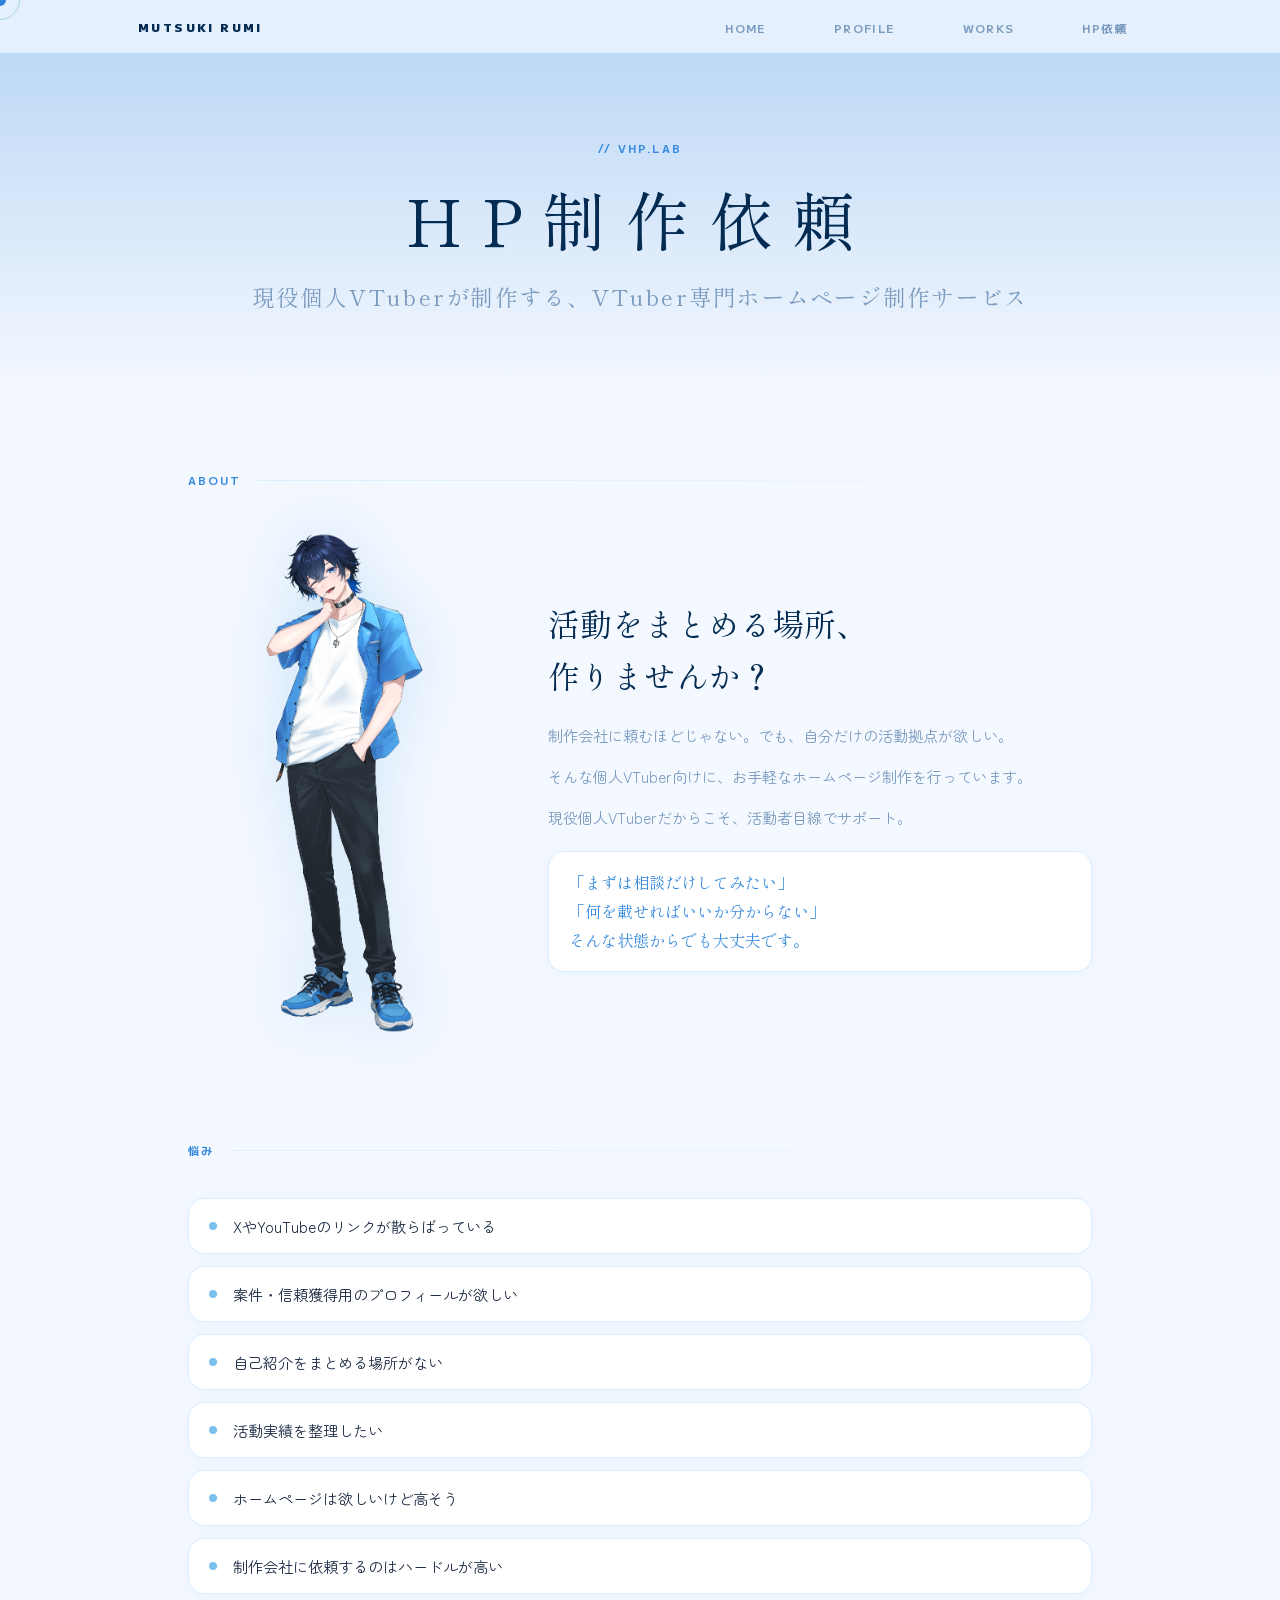
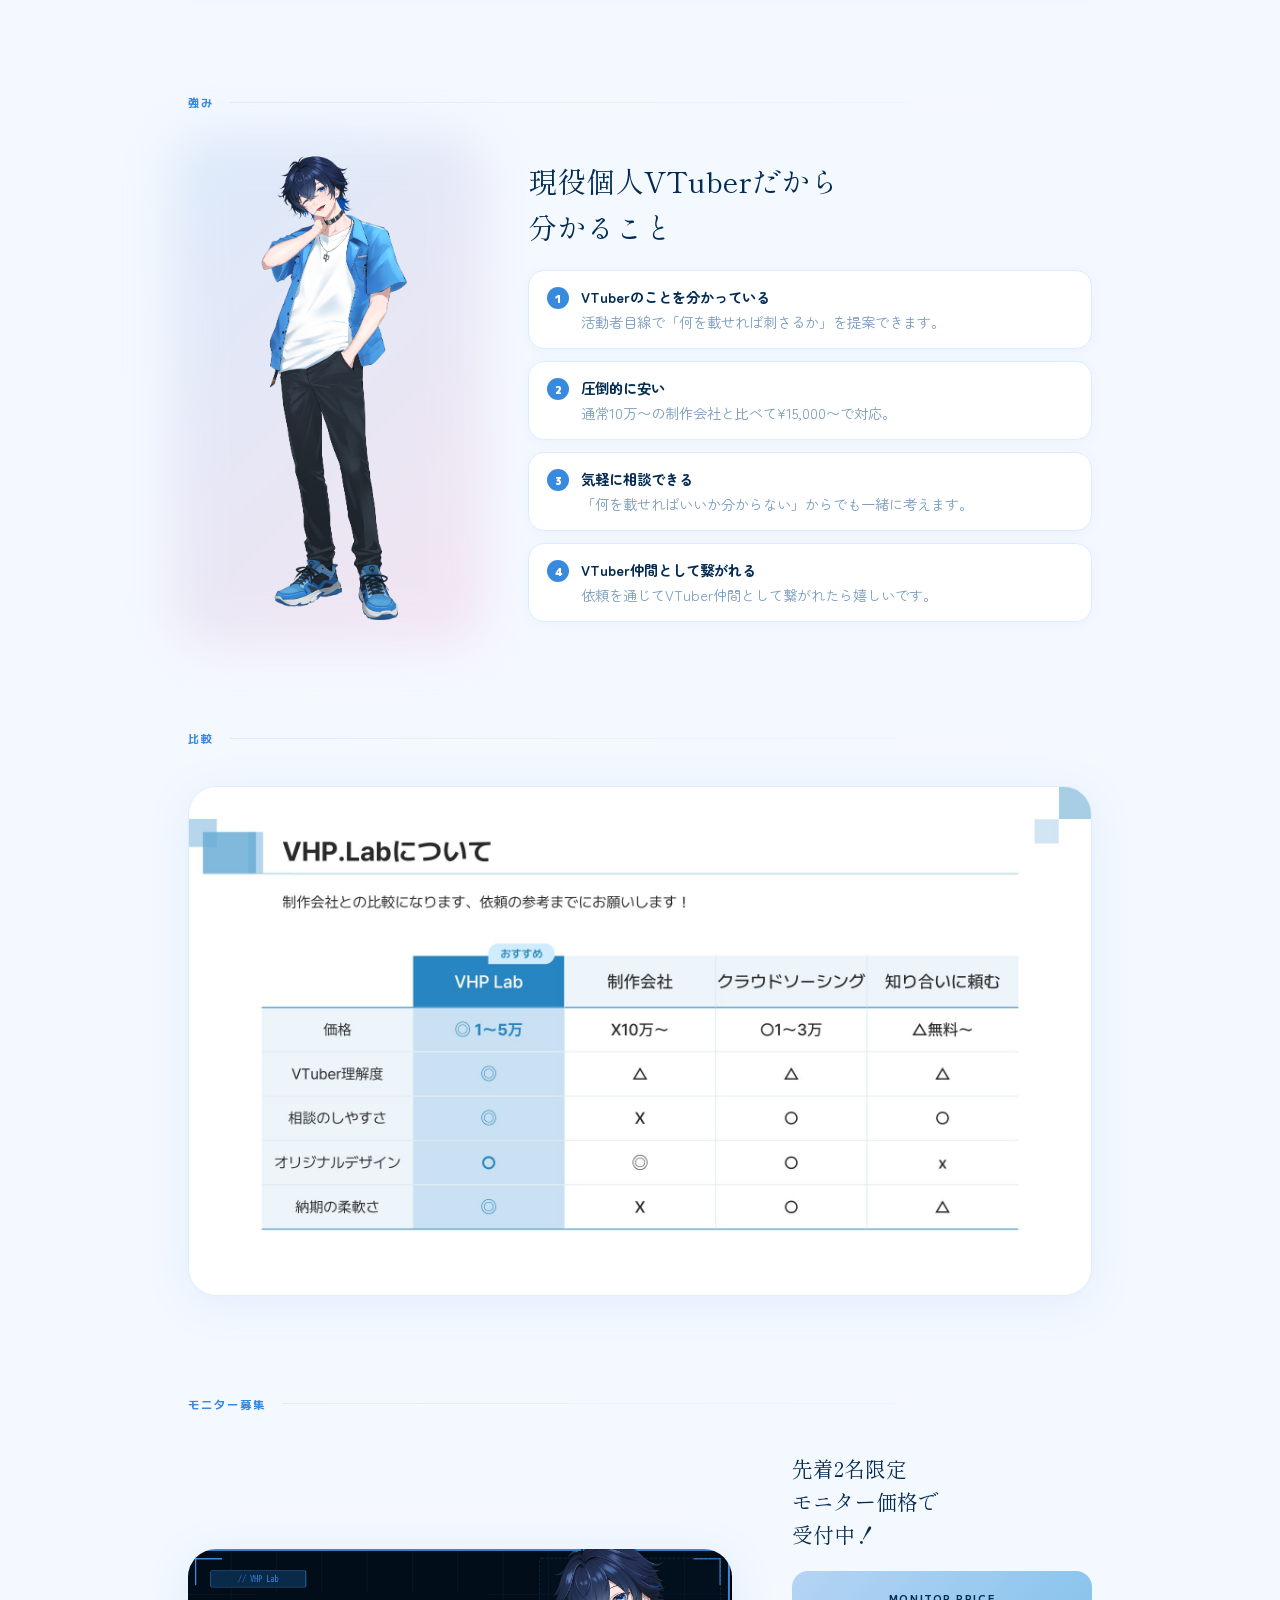
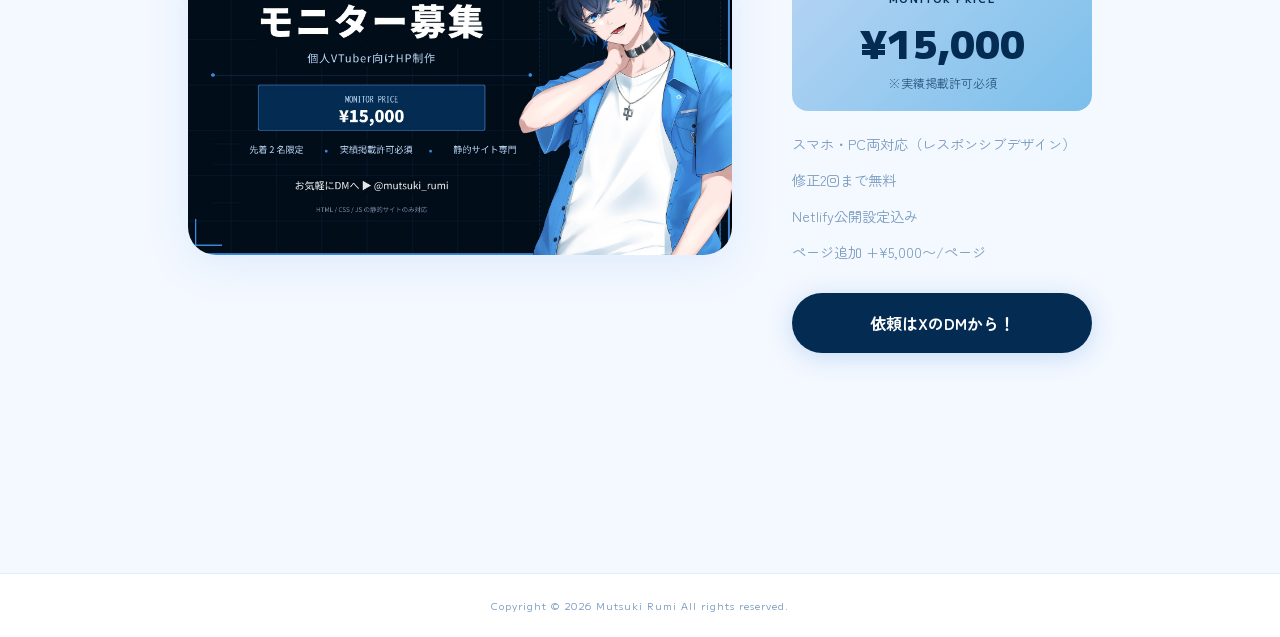
==== commit 13074cc3: "Update HP依頼.html" ====
--- a/HP依頼.html
+++ b/HP依頼.html
@@ -206,7 +206,7 @@
           <li><a href="index.html">Home</a></li>
           <li><a href="PROFILE.html">Profile</a></li>
           <li><a href="WORKS.html">Works</a></li>
-          <li><a href="HP依頼.html">Request</a></li>
+          <li><a href="HP依頼.html">HP依頼</a></li>
         </ul>
       </div>
     </nav>
